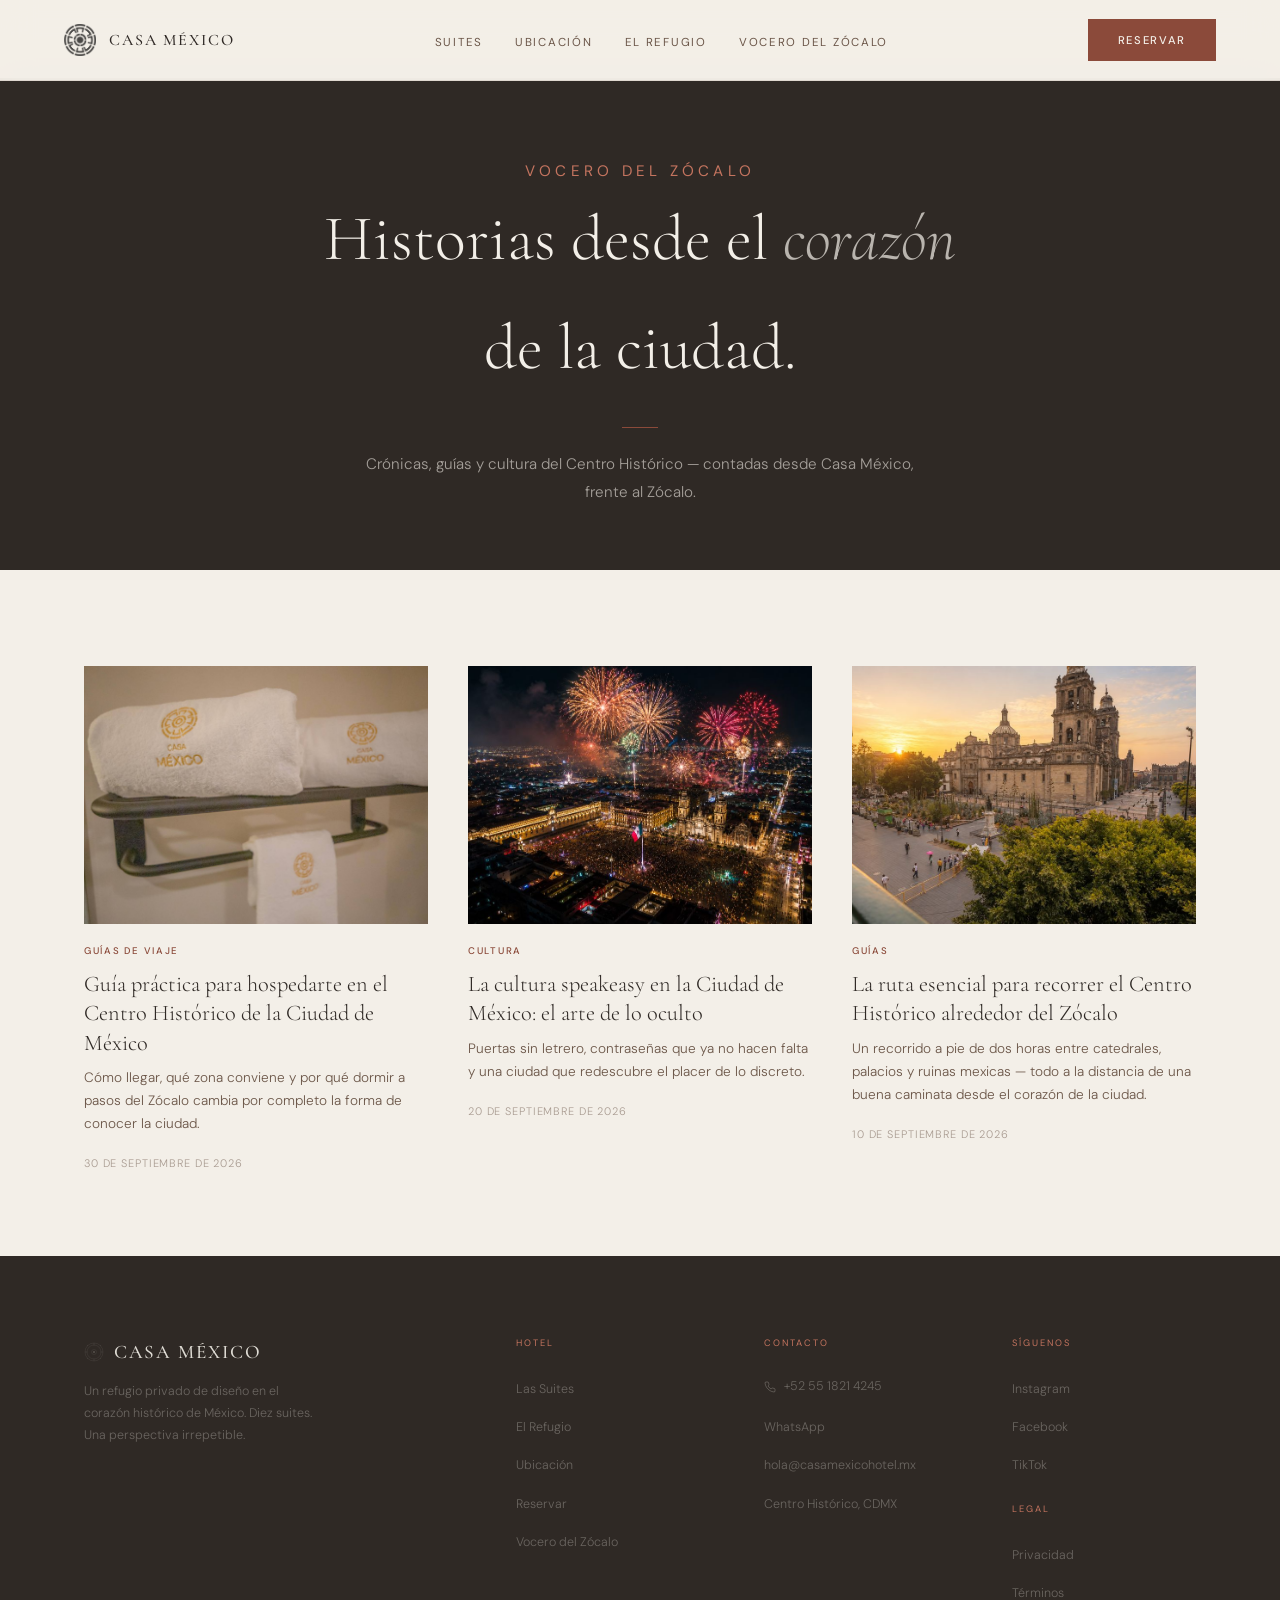
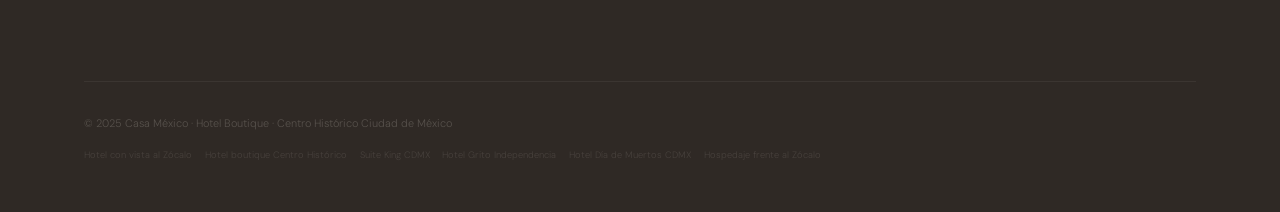
==== blog/index.html @ e559e85d "Add files via upload" ====
<!DOCTYPE html>
<html lang="es">
<head>
<!-- Google Tag Manager -->
<script>(function(w,d,s,l,i){w[l]=w[l]||[];w[l].push({'gtm.start':
new Date().getTime(),event:'gtm.js'});var f=d.getElementsByTagName(s)[0],
j=d.createElement(s),dl=l!='dataLayer'?'&l='+l:'';j.async=true;j.src=
'https://www.googletagmanager.com/gtm.js?id='+i+dl;f.parentNode.insertBefore(j,f);
})(window,document,'script','dataLayer','GTM-WZGLNSL8');</script>
<!-- End Google Tag Manager -->
<meta charset="UTF-8">
<link rel="icon" type="image/x-icon" href="../images/favicon.ico">
<meta name="viewport" content="width=device-width, initial-scale=1.0">
<title>Vocero del Zócalo — Historias del Centro Histórico | Casa México</title>
<meta name="description" content="Crónicas, guías y cultura del Centro Histórico de la Ciudad de México, contadas desde Casa México, frente al Zócalo.">
<link rel="preconnect" href="https://fonts.googleapis.com">
<link rel="preconnect" href="https://fonts.gstatic.com" crossorigin>
<link href="https://fonts.googleapis.com/css2?family=Cormorant+Garamond:ital,wght@0,300;0,400;0,500;1,300;1,400&family=DM+Sans:opsz,wght@9..40,300;9..40,400;9..40,500&display=swap" rel="stylesheet">
<link rel="stylesheet" href="../css/style.css">
<link rel="stylesheet" href="../css/blog.css">
<link rel="canonical" href="https://www.lacasamexico.com/blog/index.html">
<meta name="robots" content="index, follow">
<meta name="theme-color" content="#2F2925">
<meta property="og:type" content="website">
<meta property="og:site_name" content="Casa México">
<meta property="og:title" content="Vocero del Zócalo — Historias del Centro Histórico | Casa México">
<meta property="og:description" content="Crónicas, guías y cultura del Centro Histórico de la Ciudad de México, contadas desde Casa México, frente al Zócalo.">
<meta property="og:image" content="https://www.lacasamexico.com/images/hero/hero-01-suite-terracota.jpg">
<meta property="og:url" content="https://www.lacasamexico.com/blog/index.html">
<meta property="og:locale" content="es_MX">
<meta name="twitter:card" content="summary_large_image">
<meta name="twitter:title" content="Vocero del Zócalo — Historias del Centro Histórico | Casa México">
<meta name="twitter:description" content="Crónicas, guías y cultura del Centro Histórico de la Ciudad de México, contadas desde Casa México, frente al Zócalo.">
<meta name="twitter:image" content="https://www.lacasamexico.com/images/hero/hero-01-suite-terracota.jpg">
<script type="application/ld+json">
{
  "@context": "https://schema.org",
  "@type": "Blog",
  "name": "Vocero del Zócalo",
  "description": "Crónicas, guías y cultura del Centro Histórico de la Ciudad de México, contadas desde Casa México, frente al Zócalo.",
  "url": "https://www.lacasamexico.com/blog/index.html",
  "publisher": {
    "@type": "Organization",
    "name": "Casa México"
  }
}
</script>
</head>
<body class="blog">
<!-- Google Tag Manager (noscript) -->
<noscript><iframe src="https://www.googletagmanager.com/ns.html?id=GTM-WZGLNSL8"
height="0" width="0" style="display:none;visibility:hidden"></iframe></noscript>
<!-- End Google Tag Manager (noscript) -->

<nav id="nav" class="scrolled">
  <a href="../index.html" class="nav-logo" aria-label="Casa México">
    <img src="../images/logo.webp" class="nav-logo-mark" alt="Casa México logo" width="567" height="567" aria-hidden="true">
    <span class="nav-logo-text">Casa México</span>
  </a>
  <ul class="nav-links" id="navLinks">
    <li><a href="../index.html#suites">Suites</a></li>
    <li><a href="../index.html#ubicacion">Ubicación</a></li>
    <li><a href="../index.html#refugio">El Refugio</a></li>
    <li><a href="index.html">Vocero del Zócalo</a></li>
  </ul>
  <a href="../index.html#reservar" class="nav-cta">Reservar</a>
  <button class="hamburger" id="hamburger" aria-label="Menú">
    <span></span><span></span><span></span>
  </button>
</nav>

<header class="blog-header">
  <div class="container">
    <p class="eyebrow">Vocero del Zócalo</p>
    <h1>Historias desde el <em>corazón</em><br>de la ciudad.</h1>
    <div class="rule"></div>
    <p>Crónicas, guías y cultura del Centro Histórico — contadas desde Casa México, frente al Zócalo.</p>
  </div>
</header>

<section class="blog-section">
  <div class="container">
    <div class="blog-grid">
<a href="posts/guia-hospedarte-centro-historico-cdmx.html" class="blog-card">
  <div class="blog-card-img"><img src="../images/hero/hero-01-suite-terracota.jpg" alt="Guía práctica para hospedarte en el Centro Histórico de la Ciudad de México" loading="lazy"></div>
  <span class="blog-card-category">Guías de viaje</span>
  <h2>Guía práctica para hospedarte en el Centro Histórico de la Ciudad de México</h2>
  <p>Cómo llegar, qué zona conviene y por qué dormir a pasos del Zócalo cambia por completo la forma de conocer la ciudad.</p>
  <span class="blog-card-date">30 de septiembre de 2026</span>
</a>
<a href="posts/cultura-speakeasy-vida-nocturna-cdmx.html" class="blog-card">
  <div class="blog-card-img"><img src="../images/momentos/momento-03-noche.jpg" alt="La cultura speakeasy en la Ciudad de México: el arte de lo oculto" loading="lazy"></div>
  <span class="blog-card-category">Cultura</span>
  <h2>La cultura speakeasy en la Ciudad de México: el arte de lo oculto</h2>
  <p>Puertas sin letrero, contraseñas que ya no hacen falta y una ciudad que redescubre el placer de lo discreto.</p>
  <span class="blog-card-date">20 de septiembre de 2026</span>
</a>
<a href="posts/ruta-esencial-centro-historico-zocalo.html" class="blog-card">
  <div class="blog-card-img"><img src="../images/momentos/momento-01-amanecer.jpg" alt="La ruta esencial para recorrer el Centro Histórico alrededor del Zócalo" loading="lazy"></div>
  <span class="blog-card-category">Guías</span>
  <h2>La ruta esencial para recorrer el Centro Histórico alrededor del Zócalo</h2>
  <p>Un recorrido a pie de dos horas entre catedrales, palacios y ruinas mexicas — todo a la distancia de una buena caminata desde el corazón de la ciudad.</p>
  <span class="blog-card-date">10 de septiembre de 2026</span>
</a>
    </div>
  </div>
</section>

<footer>
  <div class="container">
    <div class="footer-top">
      <div>
        <div class="footer-brand-name">
          <svg width="20" height="20" viewBox="0 0 80 80" fill="none" aria-hidden="true"><circle cx="40" cy="40" r="36" stroke="rgba(243,239,232,.4)" stroke-width="1.2"/><circle cx="40" cy="40" r="28" stroke="rgba(243,239,232,.4)" stroke-width="1.2"/><circle cx="40" cy="40" r="10" stroke="rgba(243,239,232,.4)" stroke-width="1.2"/><circle cx="40" cy="40" r="4" fill="rgba(243,239,232,.4)"/><line x1="40" y1="4" x2="40" y2="14" stroke="rgba(243,239,232,.4)" stroke-width="1.2"/><line x1="40" y1="66" x2="40" y2="76" stroke="rgba(243,239,232,.4)" stroke-width="1.2"/><line x1="4" y1="40" x2="14" y2="40" stroke="rgba(243,239,232,.4)" stroke-width="1.2"/><line x1="66" y1="40" x2="76" y2="40" stroke="rgba(243,239,232,.4)" stroke-width="1.2"/><circle cx="65.5" cy="14.5" r="1.5" fill="rgba(243,239,232,.4)"/><circle cx="65.5" cy="65.5" r="1.5" fill="rgba(243,239,232,.4)"/><circle cx="14.5" cy="14.5" r="1.5" fill="rgba(243,239,232,.4)"/><circle cx="14.5" cy="65.5" r="1.5" fill="rgba(243,239,232,.4)"/></svg>
          Casa México
        </div>
        <p class="footer-tagline">Un refugio privado de diseño en el corazón histórico de México. Diez suites. Una perspectiva irrepetible.</p>
      </div>
      <div>
        <h4 class="footer-col-title">Hotel</h4>
        <ul class="footer-links">
          <li><a href="../index.html#suites">Las Suites</a></li>
          <li><a href="../index.html#refugio">El Refugio</a></li>
          <li><a href="../index.html#ubicacion">Ubicación</a></li>
          <li><a href="../index.html#reservar">Reservar</a></li>
          <li><a href="index.html">Vocero del Zócalo</a></li>
        </ul>
      </div>
      <div>
        <h4 class="footer-col-title">Contacto</h4>
        <ul class="footer-links">
          <li><a href="tel:+525518214245" class="footer-phone"><svg width="12" height="12" viewBox="0 0 24 24" fill="none" stroke="currentColor" stroke-width="1.5" aria-hidden="true"><path d="M22 16.92v3a2 2 0 01-2.18 2 19.79 19.79 0 01-8.63-3.07 19.5 19.5 0 01-6-6 19.79 19.79 0 01-3.07-8.67A2 2 0 014.11 2h3a2 2 0 012 1.72c.127.96.361 1.903.7 2.81a2 2 0 01-.45 2.11L8.09 9.91a16 16 0 006 6l1.27-1.27a2 2 0 012.11-.45c.907.339 1.85.573 2.81.7A2 2 0 0122 16.92z"/></svg>+52 55 1821 4245</a></li>
          <li><a href="https://wa.me/525543496735">WhatsApp</a></li>
          <li><a href="mailto:hola@casamexicohotel.mx">hola@casamexicohotel.mx</a></li>
          <li><a href="../index.html#ubicacion">Centro Histórico, CDMX</a></li>
        </ul>
      </div>
      <div>
        <h4 class="footer-col-title">Síguenos</h4>
        <ul class="footer-links">
          <li><a href="#">Instagram</a></li>
          <li><a href="#">Facebook</a></li>
          <li><a href="#">TikTok</a></li>
        </ul>
        <h4 class="footer-col-title" style="margin-top:1.5rem">Legal</h4>
        <ul class="footer-links">
          <li><a href="#">Privacidad</a></li>
          <li><a href="#">Términos</a></li>
        </ul>
      </div>
    </div>
    <div class="footer-bottom">
      <p class="footer-copy">© 2025 Casa México · Hotel Boutique · Centro Histórico Ciudad de México</p>
      <div class="footer-seo">
        <a href="#">Hotel con vista al Zócalo</a>
        <a href="#">Hotel boutique Centro Histórico</a>
        <a href="#">Suite King CDMX</a>
        <a href="#">Hotel Grito Independencia</a>
        <a href="#">Hotel Día de Muertos CDMX</a>
        <a href="#">Hospedaje frente al Zócalo</a>
      </div>
    </div>
  </div>
</footer>

<script src="../js/script.js" defer></script>
</body>
</html>
---- css/style.css ----
*,*::before,*::after{box-sizing:border-box;margin:0;padding:0}
:root{
  --hueso:#F3EFE8;
  --marmol:#E7E3DB;
  --greige:#D8D2C8;
  --salvia:#8F9A84;
  --musgo:#5E6657;
  --nogal:#6B5648;
  --cafe:#2F2925;
  --terracota:#8B4A3A;
  --terracota-light:#C4745F;
  --jadeita:#7A8F6A;
  --serif:'Cormorant Garamond',Georgia,serif;
  --sans:'DM Sans',system-ui,sans-serif;
}
html{scroll-behavior:smooth}
body{background:var(--hueso);color:var(--cafe);font-family:var(--sans);font-weight:300;line-height:1.7;overflow-x:hidden}

/* NAV */
nav{position:fixed;top:0;left:0;right:0;z-index:100;display:flex;align-items:center;justify-content:space-between;padding:2rem 5%;transition:all .4s}
nav.scrolled{background:rgba(243,239,232,.96);backdrop-filter:blur(16px);padding:1.2rem 5%;border-bottom:.5px solid rgba(107,86,72,.12)}
.nav-logo{display:flex;align-items:center;gap:.8rem;text-decoration:none}
.nav-logo-mark{width:32px;height:32px;opacity:.9;filter:none;transition:filter .4s,opacity .4s}
nav.scrolled .nav-logo-mark{filter:brightness(0);opacity:.7}
.nav-logo-text{font-family:var(--serif);font-size:1rem;font-weight:500;letter-spacing:.12em;color:var(--hueso);text-transform:uppercase;transition:color .4s}
nav.scrolled .nav-logo-text{color:var(--cafe)}
.nav-links{display:flex;gap:2rem;list-style:none}
.nav-links a{color:rgba(243,239,232,.85);text-decoration:none;font-size:.72rem;letter-spacing:.15em;text-transform:uppercase;font-weight:400;transition:color .4s}
.nav-links a:hover{color:var(--hueso)}
nav.scrolled .nav-links a{color:var(--nogal)}
nav.scrolled .nav-links a:hover{color:var(--terracota)}
.nav-cta{background:transparent;color:var(--hueso);border:1px solid rgba(243,239,232,.6);padding:.65rem 1.8rem;font-family:var(--sans);font-size:.7rem;font-weight:500;letter-spacing:.15em;text-transform:uppercase;cursor:pointer;text-decoration:none;transition:all .4s}
.nav-cta:hover{background:rgba(243,239,232,.15);border-color:var(--hueso)}
nav.scrolled .nav-cta{background:var(--terracota);color:var(--hueso);border-color:var(--terracota)}
nav.scrolled .nav-cta:hover{background:var(--cafe);border-color:var(--cafe)}
.hamburger{display:none;flex-direction:column;gap:5px;cursor:pointer;background:none;border:none;padding:.3rem}
.hamburger span{width:22px;height:1px;background:var(--hueso);display:block;transition:background .4s}
nav.scrolled .hamburger span{background:var(--cafe)}

/* HERO */
.hero{position:relative;height:100svh;min-height:600px;display:flex;align-items:flex-end;overflow:hidden}
.hero-marquee{position:absolute;inset:0;width:100%;height:100%}
.hero-img{position:absolute;inset:0;width:100%;height:100%;object-fit:cover;object-position:center;opacity:0;transition:opacity 1.8s ease}
.hero-img.is-active{opacity:1}
.hero-overlay{position:absolute;inset:0;background:linear-gradient(to top,rgba(47,41,37,.75) 0%,rgba(47,41,37,.2) 50%,rgba(47,41,37,.05) 100%);z-index:1}
.hero-marquee-dots{position:absolute;bottom:3rem;left:50%;transform:translateX(-50%);z-index:2;display:flex;gap:.6rem}
.hero-marquee-dots button{width:28px;height:2px;background:rgba(243,239,232,.35);border:none;padding:0;cursor:pointer;transition:background .4s ease}
.hero-marquee-dots button.is-active{background:var(--hueso)}
.hero-content{position:relative;z-index:2;padding:0 7% 5rem;max-width:100%}
.hero-eyebrow{font-size:.65rem;letter-spacing:.28em;text-transform:uppercase;color:rgba(243,239,232,.6);margin-bottom:1.2rem;font-weight:400}
.hero-hl{font-family:var(--serif);font-size:clamp(3.2rem,7vw,6.5rem);font-weight:300;line-height:1.0;color:var(--hueso);margin-bottom:.6rem}
.hero-hl em{font-style:italic;color:rgba(243,239,232,.7)}
.hero-sub{font-size:clamp(.88rem,1.3vw,1.05rem);color:rgba(243,239,232,.65);margin-bottom:2.5rem;font-weight:300;max-width:480px;line-height:1.75}
.hero-actions{display:flex;gap:1rem;flex-wrap:wrap}
.btn-primary{background:var(--terracota);color:var(--hueso);border:none;padding:.9rem 2.2rem;font-family:var(--sans);font-size:.72rem;font-weight:500;letter-spacing:.16em;text-transform:uppercase;cursor:pointer;text-decoration:none;display:inline-block;transition:background .2s}
.btn-primary:hover{background:var(--cafe)}
.btn-outline{background:transparent;color:var(--hueso);border:.5px solid rgba(243,239,232,.5);padding:.9rem 2.2rem;font-family:var(--sans);font-size:.72rem;font-weight:300;letter-spacing:.16em;text-transform:uppercase;cursor:pointer;text-decoration:none;display:inline-block;transition:border-color .2s,color .2s}
.btn-outline:hover{border-color:var(--hueso);color:var(--hueso)}
.hero-stats{position:absolute;bottom:3rem;right:5%;z-index:2;display:flex;gap:2.5rem;text-align:right}
.hero-stat-n{font-family:var(--serif);font-size:2rem;font-weight:300;color:var(--hueso);display:block;line-height:1}
.hero-stat-l{font-size:.6rem;letter-spacing:.18em;text-transform:uppercase;color:rgba(243,239,232,.5);display:block;margin-top:.3rem}
.scroll-line{position:absolute;bottom:0;left:7%;width:.5px;height:60px;background:var(--terracota);z-index:2}

/* SECTIONS */
section{padding:6rem 0}
.container{max-width:1240px;margin:0 auto;padding:0 5%}
.eyebrow{font-size:.62rem;letter-spacing:.28em;text-transform:uppercase;color:var(--terracota);margin-bottom:1.2rem;font-weight:400}
.section-title{font-family:var(--serif);font-size:clamp(1.8rem,3.5vw,3rem);font-weight:300;line-height:1.1;color:var(--cafe);margin-bottom:1.2rem}
.section-title em{font-style:italic;color:var(--terracota-light)}
.rule{width:36px;height:.5px;background:var(--terracota);margin-bottom:2rem}

/* DISEÑO — bloque de texto (fotos integradas en marquesina del hero) */
.diseno-section{background:var(--marmol);padding:6rem 0}
.diseno-inner{max-width:680px;margin:0 auto;padding:0 5%;text-align:center}
.diseno-inner .eyebrow{justify-content:center}
.diseno-inner .rule{margin:0 auto 2rem}
.diseno-body{font-size:.92rem;color:var(--nogal);line-height:2;font-weight:300}
.diseno-body p{margin-bottom:.6rem}
.materials-row{display:flex;flex-wrap:wrap;justify-content:center;gap:.5rem;margin-top:2rem}
.material-chip{font-size:.62rem;letter-spacing:.12em;text-transform:uppercase;color:var(--cafe);border:.5px solid var(--greige);padding:.35rem .9rem;font-weight:400;background:var(--hueso)}

/* MOMENTOS */
.momentos-section{background:var(--hueso)}
.momentos-grid{display:grid;grid-template-columns:repeat(3,1fr);gap:1.5rem;margin-top:3.5rem}
.momento-item{position:relative;overflow:hidden;aspect-ratio:3/4;cursor:pointer}
.momento-item img{width:100%;height:100%;object-fit:cover;transition:transform .6s ease;display:block}
.momento-item:hover img{transform:scale(1.04)}
.momento-overlay{position:absolute;inset:0;background:linear-gradient(to top,rgba(47,41,37,.6) 0%,transparent 55%);pointer-events:none}
.momento-caption{position:absolute;bottom:1.8rem;left:1.8rem;z-index:1}
.momento-label{font-size:.58rem;letter-spacing:.22em;text-transform:uppercase;color:rgba(243,239,232,.6);display:block;margin-bottom:.3rem}
.momento-title{font-family:var(--serif);font-size:1.3rem;font-weight:300;color:var(--hueso);line-height:1.2}

/* SUITES */
.suites-section{background:var(--cafe);padding:7rem 0}
.suites-header{display:flex;justify-content:space-between;align-items:flex-end;margin-bottom:4rem;flex-wrap:wrap;gap:1.5rem}
.suites-title{font-family:var(--serif);font-size:clamp(2rem,4vw,3.5rem);font-weight:300;color:var(--hueso);line-height:1.05}
.suites-title em{font-style:italic;color:rgba(243,239,232,.5)}
.suites-grid{display:grid;grid-template-columns:repeat(2,1fr);gap:1px;background:rgba(243,239,232,.06)}
.suite-card{background:var(--cafe);overflow:hidden;position:relative;text-decoration:none;display:block}
.suite-card:hover .suite-img img{transform:scale(1.04)}
.suite-img{height:340px;overflow:hidden;position:relative}
.suite-img img{width:100%;height:100%;object-fit:cover;transition:transform .6s ease;display:block;filter:brightness(.88)}
.suite-img-overlay{position:absolute;inset:0;background:linear-gradient(to top,rgba(47,41,37,.5) 0%,transparent 50%)}
.suite-body{padding:2rem 2.5rem 2.5rem}
.suite-type{font-size:.58rem;letter-spacing:.22em;text-transform:uppercase;color:var(--terracota-light);margin-bottom:.6rem;display:block;font-weight:400}
.suite-name{font-family:var(--serif);font-size:1.5rem;font-weight:300;color:var(--hueso);margin-bottom:.5rem}
.suite-desc{font-size:.8rem;color:rgba(243,239,232,.45);font-weight:300;line-height:1.7;margin-bottom:1.2rem}
.suite-meta{display:flex;gap:1.5rem;align-items:center}
.suite-size{font-family:var(--serif);font-size:1.1rem;color:rgba(243,239,232,.4)}
.suite-link{font-size:.62rem;letter-spacing:.15em;text-transform:uppercase;color:var(--terracota-light);margin-left:auto;transition:color .2s}
.suite-card:hover .suite-link{color:var(--hueso)}

/* REFUGIO */
.refugio-section{background:var(--marmol);padding:0}
.refugio-grid{display:grid;grid-template-columns:5fr 4fr}
.refugio-img{position:relative;min-height:560px;overflow:hidden}
.refugio-img img{width:100%;height:100%;object-fit:cover;object-position:center;display:block}
.refugio-content{padding:5rem 4rem;display:flex;flex-direction:column;justify-content:center;background:var(--cafe)}
.refugio-quote{font-family:var(--serif);font-size:clamp(1.6rem,2.5vw,2.2rem);font-weight:300;font-style:italic;color:rgba(243,239,232,.75);line-height:1.4;margin-bottom:2.5rem}
.refugio-rule{width:36px;height:.5px;background:var(--terracota);margin-bottom:1.5rem}
.refugio-body{font-size:.82rem;color:rgba(243,239,232,.4);line-height:1.8;font-weight:300}

/* UBICACIÓN */
.ubicacion-section{background:var(--hueso)}
.ubicacion-grid{display:grid;grid-template-columns:1fr 1fr;gap:6rem;align-items:start}
.walk-list{margin-top:2.5rem}
.walk-item{display:flex;justify-content:space-between;align-items:baseline;padding:1.1rem 0;border-bottom:.5px solid var(--greige)}
.walk-item:first-child{border-top:.5px solid var(--greige)}
.walk-place{font-size:.85rem;color:var(--nogal);font-weight:300}
.walk-time{font-family:var(--serif);font-size:1.1rem;color:var(--terracota)}
.walk-time span{font-size:.58rem;font-family:var(--sans);letter-spacing:.1em;color:var(--greige);margin-left:.3rem}
.map-block{background:var(--marmol);aspect-ratio:4/3;position:relative;overflow:hidden;border:.5px solid var(--greige)}
.map-frame{position:absolute;inset:0;width:100%;height:100%;border:0;filter:sepia(.55) saturate(.55) hue-rotate(-8deg) brightness(.93) contrast(1.1)}
.map-tint{position:absolute;inset:0;background:linear-gradient(160deg,rgba(139,74,58,.22) 0%,rgba(94,102,87,.12) 100%);mix-blend-mode:multiply;pointer-events:none}
.map-link{position:absolute;bottom:1.2rem;right:1.2rem;background:var(--hueso);color:var(--cafe);font-family:var(--sans);font-size:.65rem;font-weight:500;letter-spacing:.14em;text-transform:uppercase;padding:.7rem 1.3rem;text-decoration:none;transition:all .3s;z-index:2}
.map-link:hover{background:var(--terracota);color:var(--hueso)}
.ubicacion-seo{margin-top:3rem;font-size:.82rem;color:var(--nogal);line-height:1.8;font-weight:300;max-width:480px}

/* CIERRE */
.cierre-section{position:relative;overflow:hidden;min-height:560px;display:flex;align-items:center;justify-content:center;text-align:center}
.cierre-img{position:absolute;inset:0;width:100%;height:100%;object-fit:cover;object-position:center;filter:brightness(.4)}
.cierre-content{position:relative;z-index:1;padding:2rem}
.cierre-title{font-family:var(--serif);font-size:clamp(2.4rem,5vw,4.5rem);font-weight:300;color:var(--hueso);line-height:1.05;margin-bottom:.8rem}
.cierre-title em{font-style:italic;color:rgba(243,239,232,.6)}
.cierre-rule{width:40px;height:.5px;background:var(--terracota);margin:1.8rem auto}
.cierre-sub{font-size:.9rem;color:rgba(243,239,232,.55);margin-bottom:2.5rem;font-weight:300;line-height:1.8;max-width:440px;margin-left:auto;margin-right:auto}
.cierre-ctas{display:flex;gap:1rem;justify-content:center;flex-wrap:wrap}
.btn-wa{display:inline-flex;align-items:center;gap:.6rem;background:transparent;border:.5px solid rgba(243,239,232,.35);color:rgba(243,239,232,.7);padding:.9rem 2rem;font-family:var(--sans);font-size:.7rem;letter-spacing:.14em;text-transform:uppercase;text-decoration:none;transition:all .2s}
.btn-wa:hover{border-color:var(--hueso);color:var(--hueso)}
.btn-wa-float{position:fixed;left:1.6rem;bottom:1.6rem;z-index:999;width:56px;height:56px;border-radius:50%;background:var(--musgo);display:flex;align-items:center;justify-content:center;box-shadow:0 6px 20px rgba(47,41,37,.25);transition:background .25s,transform .25s}
.btn-wa-float:hover{background:var(--terracota);transform:translateY(-2px)}
.btn-wa-float svg{width:26px;height:26px}
@media (max-width:640px){.btn-wa-float{left:1.1rem;bottom:1.1rem;width:50px;height:50px}.btn-wa-float svg{width:23px;height:23px}}

/* FOOTER */
footer{background:var(--cafe);padding:5rem 0 3rem}
.footer-top{display:grid;grid-template-columns:2fr 1fr 1fr 1fr;gap:4rem;margin-bottom:4rem}
.footer-brand-name{font-family:var(--serif);font-size:1.2rem;font-weight:500;color:rgba(243,239,232,.9);letter-spacing:.1em;text-transform:uppercase;margin-bottom:.8rem;display:flex;align-items:center;gap:.6rem}
.footer-brand-name svg{opacity:.5}
.footer-tagline{font-size:.78rem;color:rgba(243,239,232,.3);line-height:1.75;max-width:240px;font-weight:300}
.footer-col-title{font-size:.58rem;letter-spacing:.22em;text-transform:uppercase;color:var(--terracota-light);margin-bottom:1.4rem;font-weight:400}
.footer-links{list-style:none}
.footer-links li{margin-bottom:.7rem}
.footer-links a{font-size:.78rem;color:rgba(243,239,232,.3);text-decoration:none;transition:color .2s;font-weight:300}
.footer-links a:hover{color:rgba(243,239,232,.7)}
.footer-phone{display:inline-flex;align-items:center;gap:.5rem}
.footer-bottom{border-top:.5px solid rgba(243,239,232,.06);padding-top:2rem;display:flex;justify-content:space-between;align-items:center;flex-wrap:wrap;gap:1rem}
.footer-copy{font-size:.68rem;color:rgba(243,239,232,.2);font-weight:300}
.footer-seo{display:flex;flex-wrap:wrap;gap:.8rem}
.footer-seo a{font-size:.58rem;color:rgba(243,239,232,.12);text-decoration:none;transition:color .2s}
.footer-seo a:hover{color:rgba(243,239,232,.3)}

/* REVEAL */
.reveal{opacity:0;transform:translateY(20px);transition:opacity .7s ease,transform .7s ease}
.reveal.in{opacity:1;transform:translateY(0)}

/* RESPONSIVE */
@media(max-width:1024px){
  .ubicacion-grid,.refugio-grid{grid-template-columns:1fr}
  .suites-grid{grid-template-columns:1fr}
  .footer-top{grid-template-columns:1fr 1fr}
  .momentos-grid{gap:1rem}
  .hero-stats{display:none}
}
@media(max-width:768px){
  nav{padding:1.2rem 5%}
  nav.scrolled{padding:1rem 5%}
  .nav-links{display:none}
  .nav-links.open{display:flex;flex-direction:column;position:absolute;top:60px;left:0;right:0;background:rgba(243,239,232,.97);padding:2rem 5%;gap:1.5rem;border-bottom:.5px solid var(--greige)}
  .hamburger{display:flex}
  .momentos-grid{grid-template-columns:1fr}
  .diseno-section{padding:4rem 0}
  .suites-header{flex-direction:column;align-items:flex-start}
  .footer-top{grid-template-columns:1fr}
  .hero-content{padding:0 5% 4rem}
  .refugio-content{padding:3rem}
  .scroll-line{display:none}
  .hero-marquee-dots{display:none}
}
@media(prefers-reduced-motion:reduce){*,*::before,*::after{transition-duration:0s!important;animation-duration:0s!important}}
/* RESERVAR — widget de Octorate */
.reservar-widget{max-width:480px;width:100%;margin:0 auto}
.cierre-ctas{flex-direction:column;align-items:center;gap:1.5rem}

/* Tema del widget de Octorate (sitekey 286c792a217ca7bfc281cea5f27893cb / .octobook41206) */
.octobook41206{background:var(--hueso) !important;border:1px solid var(--greige) !important;font-family:var(--sans) !important}
.octobook41206 .octobooktitle{color:var(--cafe) !important;background:transparent !important;font-family:var(--serif) !important;font-weight:500 !important;font-size:1.7rem !important;letter-spacing:.01em !important;text-transform:none !important}
.octobook41206 label{font-family:var(--sans) !important;color:var(--nogal) !important;font-size:.7rem !important;text-transform:uppercase !important;letter-spacing:.08em !important;font-weight:500 !important}
.octobook table td.day{color:var(--cafe) !important;font-family:var(--serif) !important;font-weight:500 !important}
.octobook table td>span.month,.octobook table td>span.year{color:var(--nogal) !important}
.octobook .weekday{color:var(--nogal) !important}
.octobookpax>div>select,.octobookchild>div>select,.octobookcategory>div>select,.octobooknetwork>div>select{border:1px solid var(--greige) !important;border-radius:2px !important;color:var(--cafe) !important;font-family:var(--sans) !important;background-color:#fff !important}
.octobook41206 .octobooksubmit>div>input{background:var(--terracota) !important;color:var(--hueso) !important;border-radius:2px !important;text-transform:uppercase !important;letter-spacing:.1em !important;font-weight:500 !important;font-size:.85rem !important;font-family:var(--sans) !important;transition:background .25s ease !important}
.octobook41206 .octobooksubmit>div>input:hover{background:var(--cafe) !important}
.octorate-tooltip{color:var(--terracota) !important;font-family:var(--sans) !important}
#ui-datepicker-div-octorate{font-family:var(--sans) !important;border-color:var(--greige) !important}
#ui-datepicker-div-octorate .ui-datepicker-header{background:var(--hueso) !important}
#ui-datepicker-div-octorate .ui-datepicker-prev span{border-right-color:var(--cafe) !important}
#ui-datepicker-div-octorate .ui-datepicker-next span{border-left-color:var(--cafe) !important}
#ui-datepicker-div-octorate .ui-datepicker-title select{font-family:var(--sans) !important;color:var(--cafe) !important}
#ui-datepicker-div-octorate table{font-family:var(--sans) !important}
#ui-datepicker-div-octorate th,#ui-datepicker-div-octorate td{color:var(--nogal) !important}
#ui-datepicker-div-octorate td .ui-state-default.ui-state-hover{background:var(--marmol) !important}
#ui-datepicker-div-octorate td.ui-range-start a,#ui-datepicker-div-octorate td.ui-range-end a{background-color:var(--terracota) !important;color:var(--hueso) !important}
#ui-datepicker-div-octorate .ui-datepicker-today a{border:solid 1px var(--terracota) !important}
#ui-datepicker-div-octorate .ui-datepicker-buttonpane button{font-family:var(--sans) !important;background:var(--hueso) !important}
#ui-datepicker-div-octorate .ui-datepicker-buttonpane button[data-handler="today"]:hover{color:var(--terracota) !important}
---- css/blog.css ----
/* ============================================================
   VOCERO DEL ZÓCALO — blog stylesheet
   Extiende las variables y clases de css/style.css (nav, footer,
   .container, .eyebrow, .section-title, .rule, .btn-primary).
   ============================================================ */

/* NAV: en el blog no hay hero oscuro detrás, así que el nav
   siempre se ve en su estado "scrolled" (fondo claro). */
body.blog nav{background:rgba(243,239,232,.96);backdrop-filter:blur(16px);padding:1.2rem 5%;border-bottom:.5px solid rgba(107,86,72,.12)}
body.blog nav .nav-logo-mark{filter:brightness(0);opacity:.7}
body.blog nav .nav-logo-text{color:var(--cafe)}
body.blog nav .nav-links a{color:var(--nogal)}
body.blog nav .nav-links a:hover{color:var(--terracota)}
body.blog nav .nav-cta{background:var(--terracota);color:var(--hueso);border-color:var(--terracota)}
body.blog nav .nav-cta:hover{background:var(--cafe);border-color:var(--cafe)}
body.blog nav .hamburger span{background:var(--cafe)}
body.blog{padding-top:78px}

/* BREADCRUMB */
.breadcrumb{font-size:.68rem;letter-spacing:.1em;text-transform:uppercase;color:var(--nogal);margin-bottom:1.5rem}
.breadcrumb a{color:var(--nogal);text-decoration:none;border-bottom:.5px solid rgba(107,86,72,.3)}
.breadcrumb a:hover{color:var(--terracota);border-color:var(--terracota)}
.breadcrumb span{opacity:.5;margin:0 .5rem}

/* BLOG HEADER (index page) */
.blog-header{background:var(--cafe);padding:5rem 0 4rem;text-align:center}
.blog-header .eyebrow{justify-content:center;color:var(--terracota-light)}
.blog-header h1{font-family:var(--serif);font-size:clamp(2.4rem,5vw,4rem);font-weight:300;color:var(--hueso);margin-bottom:1rem}
.blog-header h1 em{font-style:italic;color:rgba(243,239,232,.7)}
.blog-header p{max-width:560px;margin:0 auto;color:rgba(243,239,232,.6);font-size:.95rem;line-height:1.8}
.blog-header .rule{margin:1.5rem auto}

/* BLOG GRID (index page) */
.blog-section{padding:5rem 0}
.blog-grid{display:grid;grid-template-columns:repeat(3,1fr);gap:2.5rem;margin-top:1rem}
.blog-card{text-decoration:none;color:inherit;display:block}
.blog-card-img{aspect-ratio:4/3;overflow:hidden;margin-bottom:1.2rem;background:var(--marmol)}
.blog-card-img img{width:100%;height:100%;object-fit:cover;transition:transform .6s ease;display:block}
.blog-card:hover .blog-card-img img{transform:scale(1.05)}
.blog-card-category{font-size:.6rem;letter-spacing:.18em;text-transform:uppercase;color:var(--terracota);font-weight:500;display:block;margin-bottom:.6rem}
.blog-card h2{font-family:var(--serif);font-size:1.4rem;font-weight:300;color:var(--cafe);line-height:1.3;margin-bottom:.6rem}
.blog-card p{font-size:.85rem;color:var(--nogal);line-height:1.7;margin-bottom:.8rem}
.blog-card-date{font-size:.68rem;letter-spacing:.08em;text-transform:uppercase;color:rgba(107,86,72,.55)}
.blog-empty{text-align:center;padding:3rem 0;color:var(--nogal)}

/* ARTICLE PAGE */
.article-header{padding:3.5rem 0 2.5rem}
.article-category{font-size:.62rem;letter-spacing:.24em;text-transform:uppercase;color:var(--terracota);font-weight:500;display:block;margin-bottom:1rem}
.article-title{font-family:var(--serif);font-size:clamp(2rem,4.5vw,3.2rem);font-weight:300;color:var(--cafe);line-height:1.15;margin-bottom:1.2rem;max-width:820px}
.article-meta{font-size:.72rem;letter-spacing:.06em;text-transform:uppercase;color:var(--nogal);display:flex;gap:.8rem;align-items:center}
.article-meta span:not(:last-child)::after{content:"·";margin-left:.8rem;opacity:.5}
.article-cover{width:100%;aspect-ratio:16/9;overflow:hidden;margin-bottom:3rem}
.article-cover img{width:100%;height:100%;object-fit:cover;display:block}
.article-body{max-width:700px;margin:0 auto;font-size:1.02rem;line-height:1.95;color:var(--cafe);font-weight:300}
.article-body p{margin-bottom:1.5rem}
.article-body h2{font-family:var(--serif);font-size:1.7rem;font-weight:300;color:var(--cafe);margin:2.6rem 0 1.2rem;line-height:1.25}
.article-body h3{font-family:var(--serif);font-size:1.3rem;font-weight:400;color:var(--cafe);margin:2rem 0 1rem}
.article-body ul,.article-body ol{margin:0 0 1.5rem 1.3rem}
.article-body li{margin-bottom:.6rem;line-height:1.8}
.article-body a{color:var(--terracota);text-decoration:underline;text-decoration-color:rgba(139,74,58,.35)}
.article-body a:hover{text-decoration-color:var(--terracota)}
.article-body blockquote{border-left:2px solid var(--terracota);padding:.3rem 0 .3rem 1.5rem;margin:2rem 0;font-family:var(--serif);font-size:1.3rem;font-style:italic;color:var(--nogal);line-height:1.6}
.article-body img{width:100%;height:auto;margin:2rem 0}
.article-tags{max-width:700px;margin:3rem auto 0;display:flex;flex-wrap:wrap;gap:.5rem}
.article-tag{font-size:.6rem;letter-spacing:.1em;text-transform:uppercase;color:var(--cafe);border:.5px solid var(--greige);padding:.35rem .9rem;background:var(--hueso)}

/* CTA block inside/after articles */
.article-cta{max-width:700px;margin:3.5rem auto 0;background:var(--marmol);padding:2.5rem;text-align:center}
.article-cta p{font-family:var(--serif);font-size:1.3rem;color:var(--cafe);margin-bottom:1.4rem;font-weight:300}
.article-cta .btn-primary{background:var(--terracota);color:var(--hueso)}

.back-to-blog{max-width:700px;margin:3rem auto 0;padding-top:2rem;border-top:.5px solid var(--greige)}
.back-to-blog a{color:var(--nogal);text-decoration:none;font-size:.78rem;letter-spacing:.06em;text-transform:uppercase}
.back-to-blog a:hover{color:var(--terracota)}

@media(max-width:900px){
  .blog-grid{grid-template-columns:repeat(2,1fr);gap:1.8rem}
}
@media(max-width:640px){
  .blog-grid{grid-template-columns:1fr}
  .blog-header{padding:4rem 0 3rem}
  .article-cta{padding:2rem 1.5rem}
}
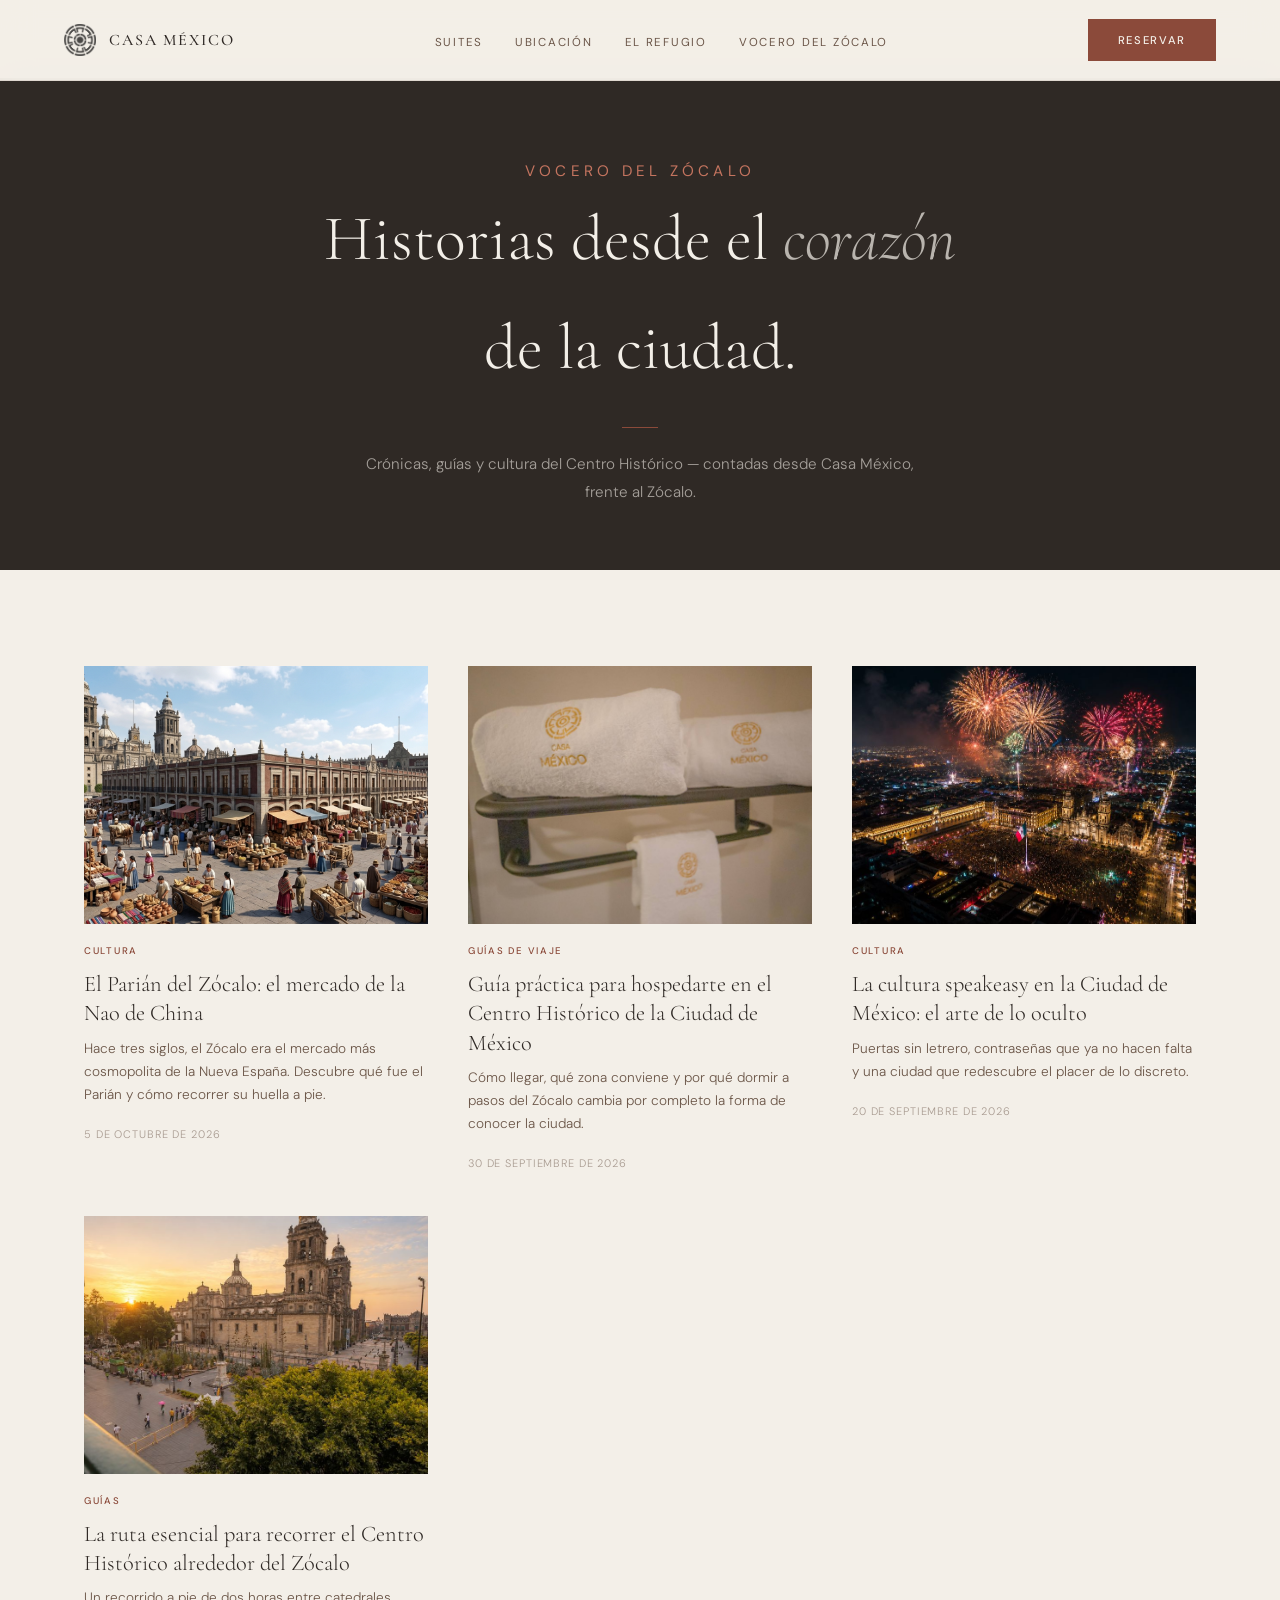
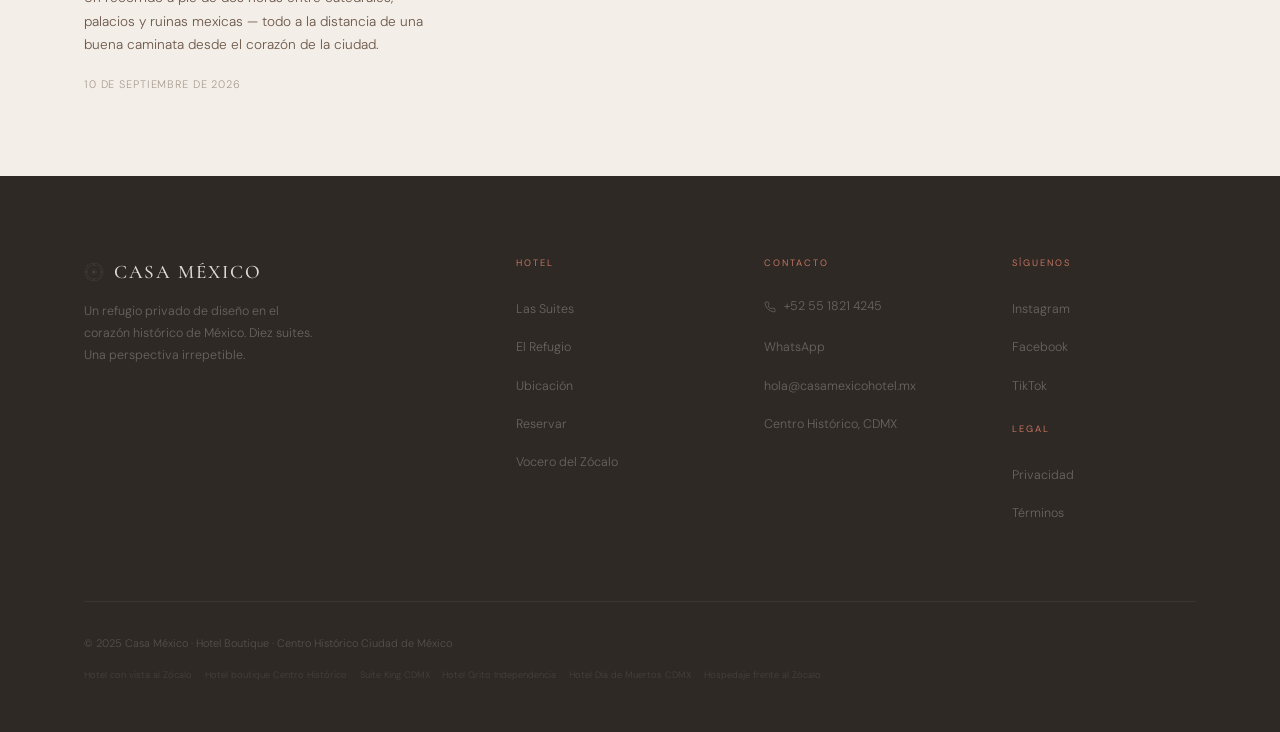
==== commit 431293cc: "Vocero del Zócalo: actualiza portada del blog" ====
--- a/blog/index.html
+++ b/blog/index.html
@@ -25,13 +25,13 @@
 <meta property="og:site_name" content="Casa México">
 <meta property="og:title" content="Vocero del Zócalo — Historias del Centro Histórico | Casa México">
 <meta property="og:description" content="Crónicas, guías y cultura del Centro Histórico de la Ciudad de México, contadas desde Casa México, frente al Zócalo.">
-<meta property="og:image" content="https://www.lacasamexico.com/images/hero/hero-01-suite-terracota.jpg">
+<meta property="og:image" content="https://www.lacasamexico.com/images/blog/el-parian-del-zocalo-el-mercado-de-la-nao-de-china.jpg">
 <meta property="og:url" content="https://www.lacasamexico.com/blog/index.html">
 <meta property="og:locale" content="es_MX">
 <meta name="twitter:card" content="summary_large_image">
 <meta name="twitter:title" content="Vocero del Zócalo — Historias del Centro Histórico | Casa México">
 <meta name="twitter:description" content="Crónicas, guías y cultura del Centro Histórico de la Ciudad de México, contadas desde Casa México, frente al Zócalo.">
-<meta name="twitter:image" content="https://www.lacasamexico.com/images/hero/hero-01-suite-terracota.jpg">
+<meta name="twitter:image" content="https://www.lacasamexico.com/images/blog/el-parian-del-zocalo-el-mercado-de-la-nao-de-china.jpg">
 <script type="application/ld+json">
 {
   "@context": "https://schema.org",
@@ -81,6 +81,13 @@
 <section class="blog-section">
   <div class="container">
     <div class="blog-grid">
+<a href="posts/el-parian-del-zocalo-el-mercado-de-la-nao-de-china.html" class="blog-card">
+  <div class="blog-card-img"><img src="../images/blog/el-parian-del-zocalo-el-mercado-de-la-nao-de-china.jpg" alt="El Parián del Zócalo: el mercado de la Nao de China" loading="lazy"></div>
+  <span class="blog-card-category">Cultura</span>
+  <h2>El Parián del Zócalo: el mercado de la Nao de China</h2>
+  <p>Hace tres siglos, el Zócalo era el mercado más cosmopolita de la Nueva España. Descubre qué fue el Parián y cómo recorrer su huella a pie.</p>
+  <span class="blog-card-date">5 de octubre de 2026</span>
+</a>
 <a href="posts/guia-hospedarte-centro-historico-cdmx.html" class="blog-card">
   <div class="blog-card-img"><img src="../images/hero/hero-01-suite-terracota.jpg" alt="Guía práctica para hospedarte en el Centro Histórico de la Ciudad de México" loading="lazy"></div>
   <span class="blog-card-category">Guías de viaje</span>
--- a/css/style.css
+++ b/css/style.css
@@ -225,3 +225,6 @@
 #ui-datepicker-div-octorate .ui-datepicker-today a{border:solid 1px var(--terracota) !important}
 #ui-datepicker-div-octorate .ui-datepicker-buttonpane button{font-family:var(--sans) !important;background:var(--hueso) !important}
 #ui-datepicker-div-octorate .ui-datepicker-buttonpane button[data-handler="today"]:hover{color:var(--terracota) !important}
+
+/* Accesibilidad + SEO: texto visible para buscadores, invisible visualmente */
+.sr-only{position:absolute;width:1px;height:1px;padding:0;margin:-1px;overflow:hidden;clip:rect(0,0,0,0);white-space:nowrap;border:0}
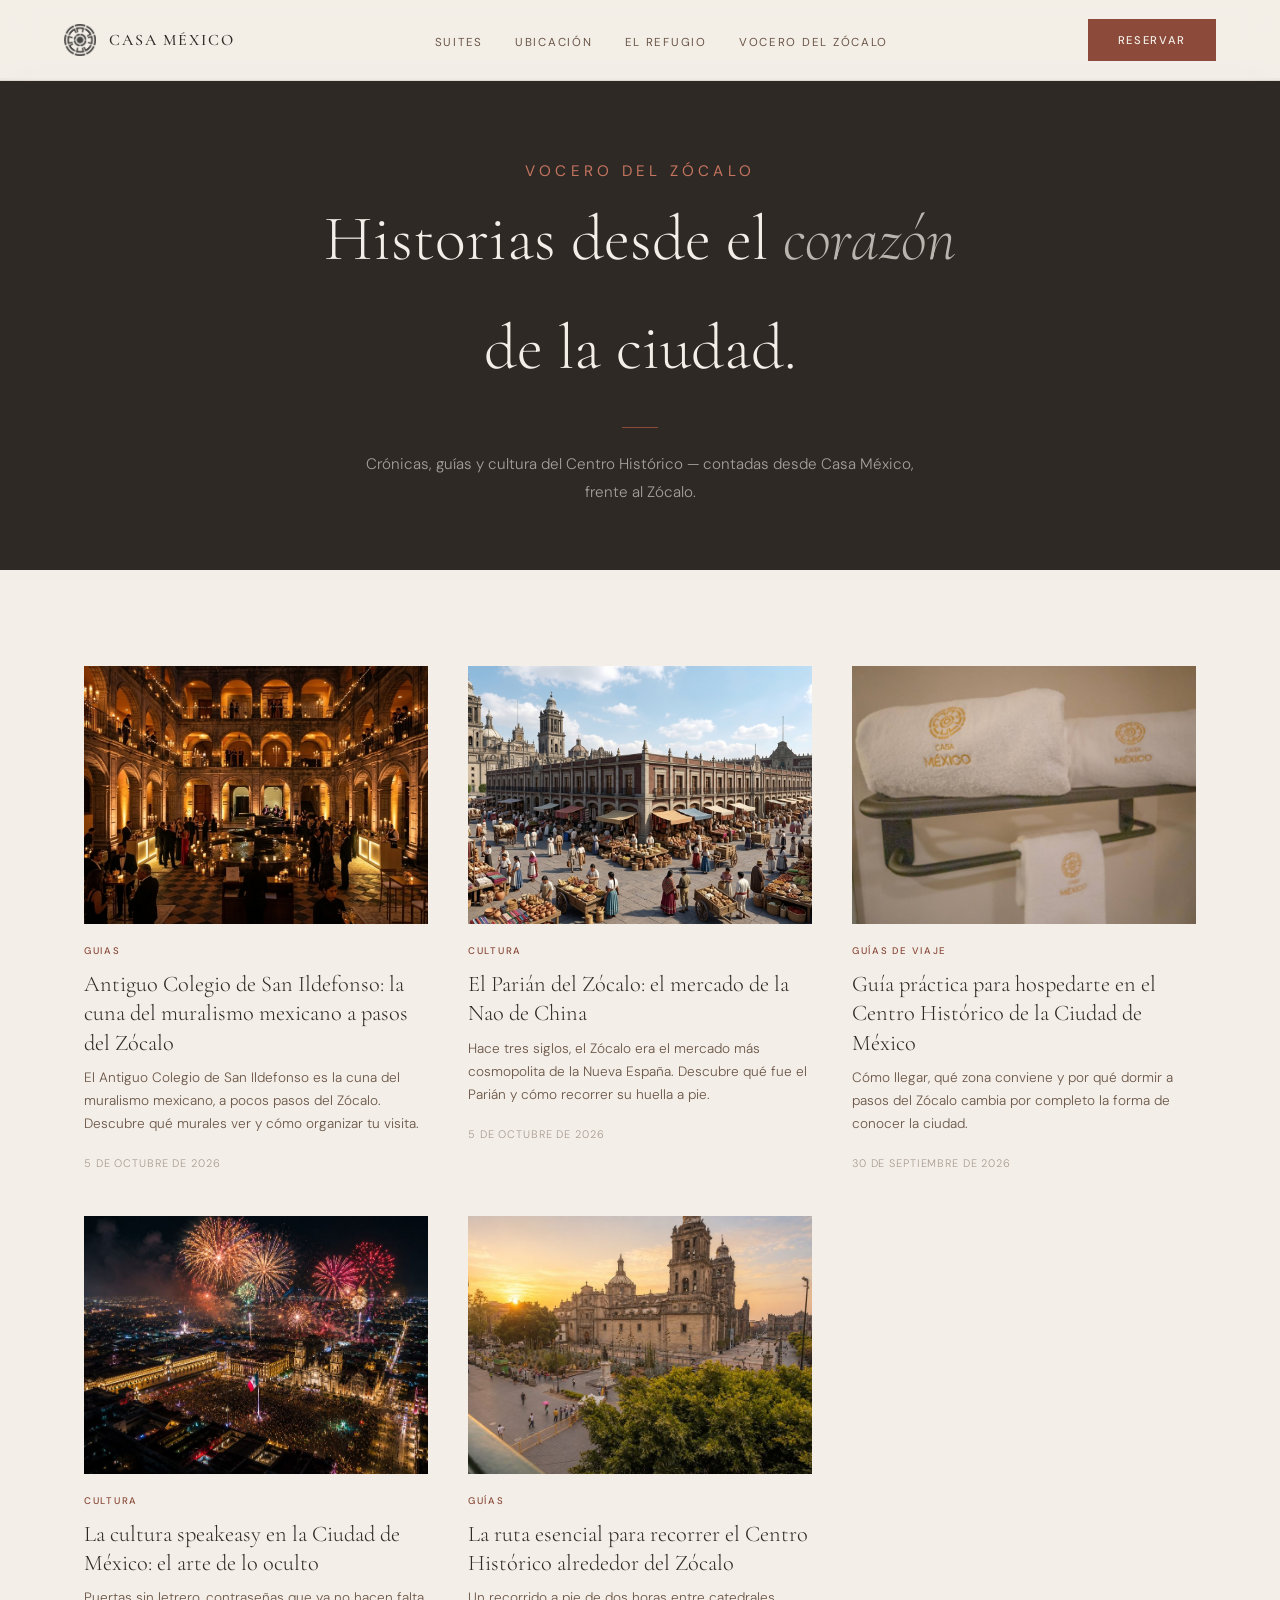
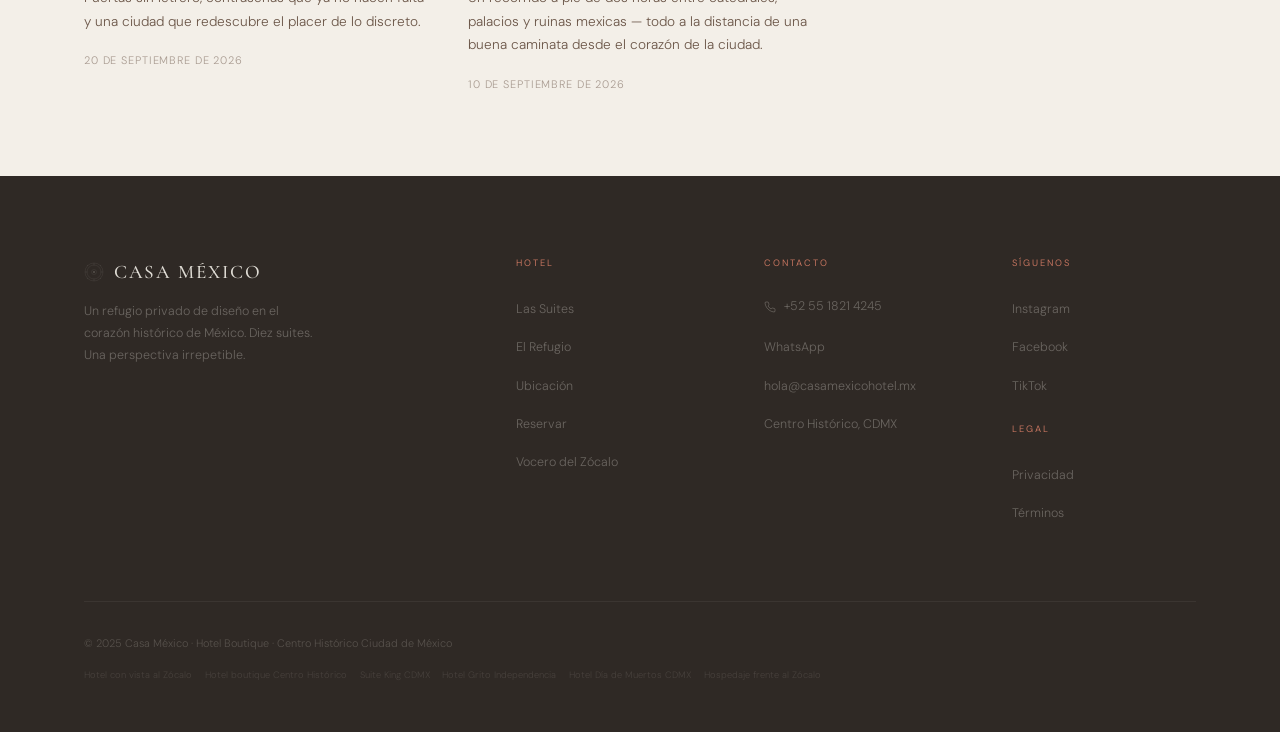
==== commit 45ba2650: "Vocero del Zócalo: actualiza portada del blog" ====
--- a/blog/index.html
+++ b/blog/index.html
@@ -25,13 +25,13 @@
 <meta property="og:site_name" content="Casa México">
 <meta property="og:title" content="Vocero del Zócalo — Historias del Centro Histórico | Casa México">
 <meta property="og:description" content="Crónicas, guías y cultura del Centro Histórico de la Ciudad de México, contadas desde Casa México, frente al Zócalo.">
-<meta property="og:image" content="https://www.lacasamexico.com/images/blog/el-parian-del-zocalo-el-mercado-de-la-nao-de-china.jpg">
+<meta property="og:image" content="https://www.lacasamexico.com/images/blog/antiguo-colegio-de-san-ildefonso-la-cuna-del-muralismo-mexicano-a-pasos-del-zocalo.jpg">
 <meta property="og:url" content="https://www.lacasamexico.com/blog/index.html">
 <meta property="og:locale" content="es_MX">
 <meta name="twitter:card" content="summary_large_image">
 <meta name="twitter:title" content="Vocero del Zócalo — Historias del Centro Histórico | Casa México">
 <meta name="twitter:description" content="Crónicas, guías y cultura del Centro Histórico de la Ciudad de México, contadas desde Casa México, frente al Zócalo.">
-<meta name="twitter:image" content="https://www.lacasamexico.com/images/blog/el-parian-del-zocalo-el-mercado-de-la-nao-de-china.jpg">
+<meta name="twitter:image" content="https://www.lacasamexico.com/images/blog/antiguo-colegio-de-san-ildefonso-la-cuna-del-muralismo-mexicano-a-pasos-del-zocalo.jpg">
 <script type="application/ld+json">
 {
   "@context": "https://schema.org",
@@ -81,6 +81,13 @@
 <section class="blog-section">
   <div class="container">
     <div class="blog-grid">
+<a href="posts/antiguo-colegio-de-san-ildefonso-la-cuna-del-muralismo-mexicano-a-pasos-del-zocalo.html" class="blog-card">
+  <div class="blog-card-img"><img src="../images/blog/antiguo-colegio-de-san-ildefonso-la-cuna-del-muralismo-mexicano-a-pasos-del-zocalo.jpg" alt="Antiguo Colegio de San Ildefonso: la cuna del muralismo mexicano a pasos del Zócalo" loading="lazy"></div>
+  <span class="blog-card-category">Guias</span>
+  <h2>Antiguo Colegio de San Ildefonso: la cuna del muralismo mexicano a pasos del Zócalo</h2>
+  <p>El Antiguo Colegio de San Ildefonso es la cuna del muralismo mexicano, a pocos pasos del Zócalo. Descubre qué murales ver y cómo organizar tu visita.</p>
+  <span class="blog-card-date">5 de octubre de 2026</span>
+</a>
 <a href="posts/el-parian-del-zocalo-el-mercado-de-la-nao-de-china.html" class="blog-card">
   <div class="blog-card-img"><img src="../images/blog/el-parian-del-zocalo-el-mercado-de-la-nao-de-china.jpg" alt="El Parián del Zócalo: el mercado de la Nao de China" loading="lazy"></div>
   <span class="blog-card-category">Cultura</span>
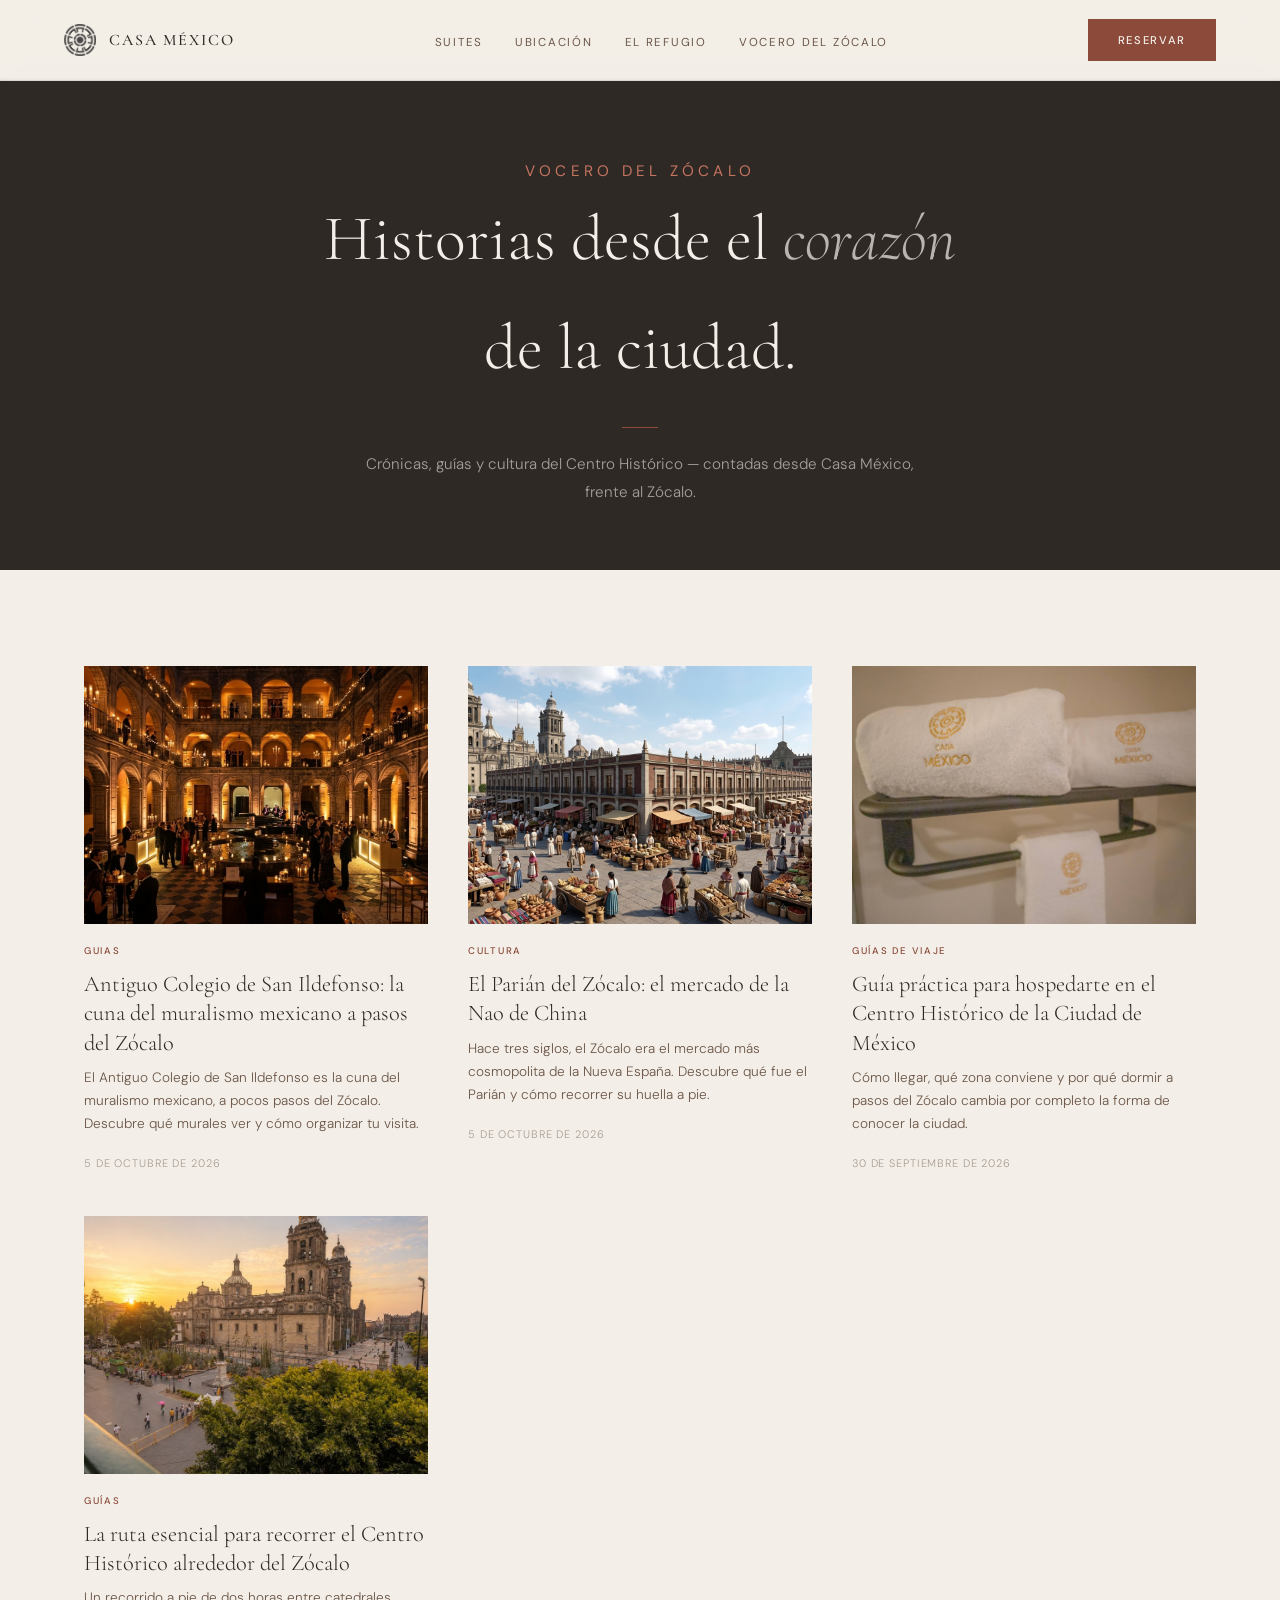
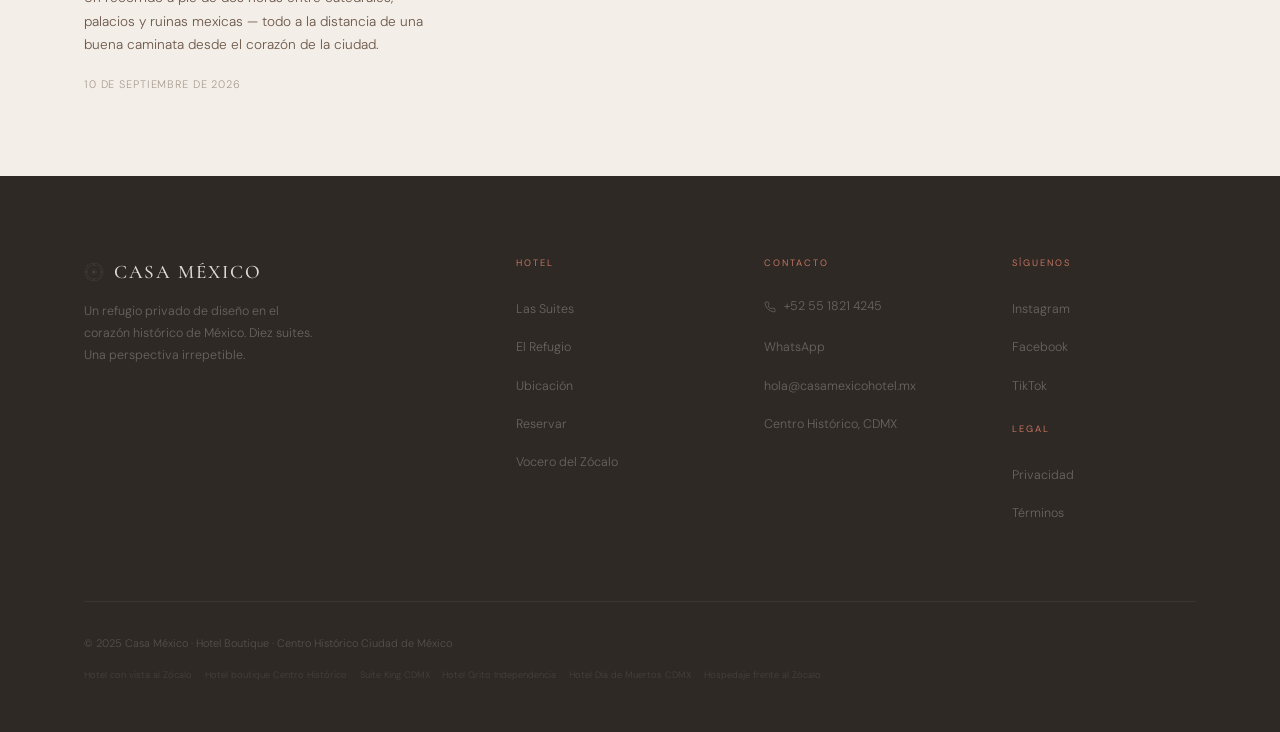
==== commit 526cf4b1: "Update index.html" ====
--- a/blog/index.html
+++ b/blog/index.html
@@ -102,13 +102,6 @@
   <p>Cómo llegar, qué zona conviene y por qué dormir a pasos del Zócalo cambia por completo la forma de conocer la ciudad.</p>
   <span class="blog-card-date">30 de septiembre de 2026</span>
 </a>
-<a href="posts/cultura-speakeasy-vida-nocturna-cdmx.html" class="blog-card">
-  <div class="blog-card-img"><img src="../images/momentos/momento-03-noche.jpg" alt="La cultura speakeasy en la Ciudad de México: el arte de lo oculto" loading="lazy"></div>
-  <span class="blog-card-category">Cultura</span>
-  <h2>La cultura speakeasy en la Ciudad de México: el arte de lo oculto</h2>
-  <p>Puertas sin letrero, contraseñas que ya no hacen falta y una ciudad que redescubre el placer de lo discreto.</p>
-  <span class="blog-card-date">20 de septiembre de 2026</span>
-</a>
 <a href="posts/ruta-esencial-centro-historico-zocalo.html" class="blog-card">
   <div class="blog-card-img"><img src="../images/momentos/momento-01-amanecer.jpg" alt="La ruta esencial para recorrer el Centro Histórico alrededor del Zócalo" loading="lazy"></div>
   <span class="blog-card-category">Guías</span>
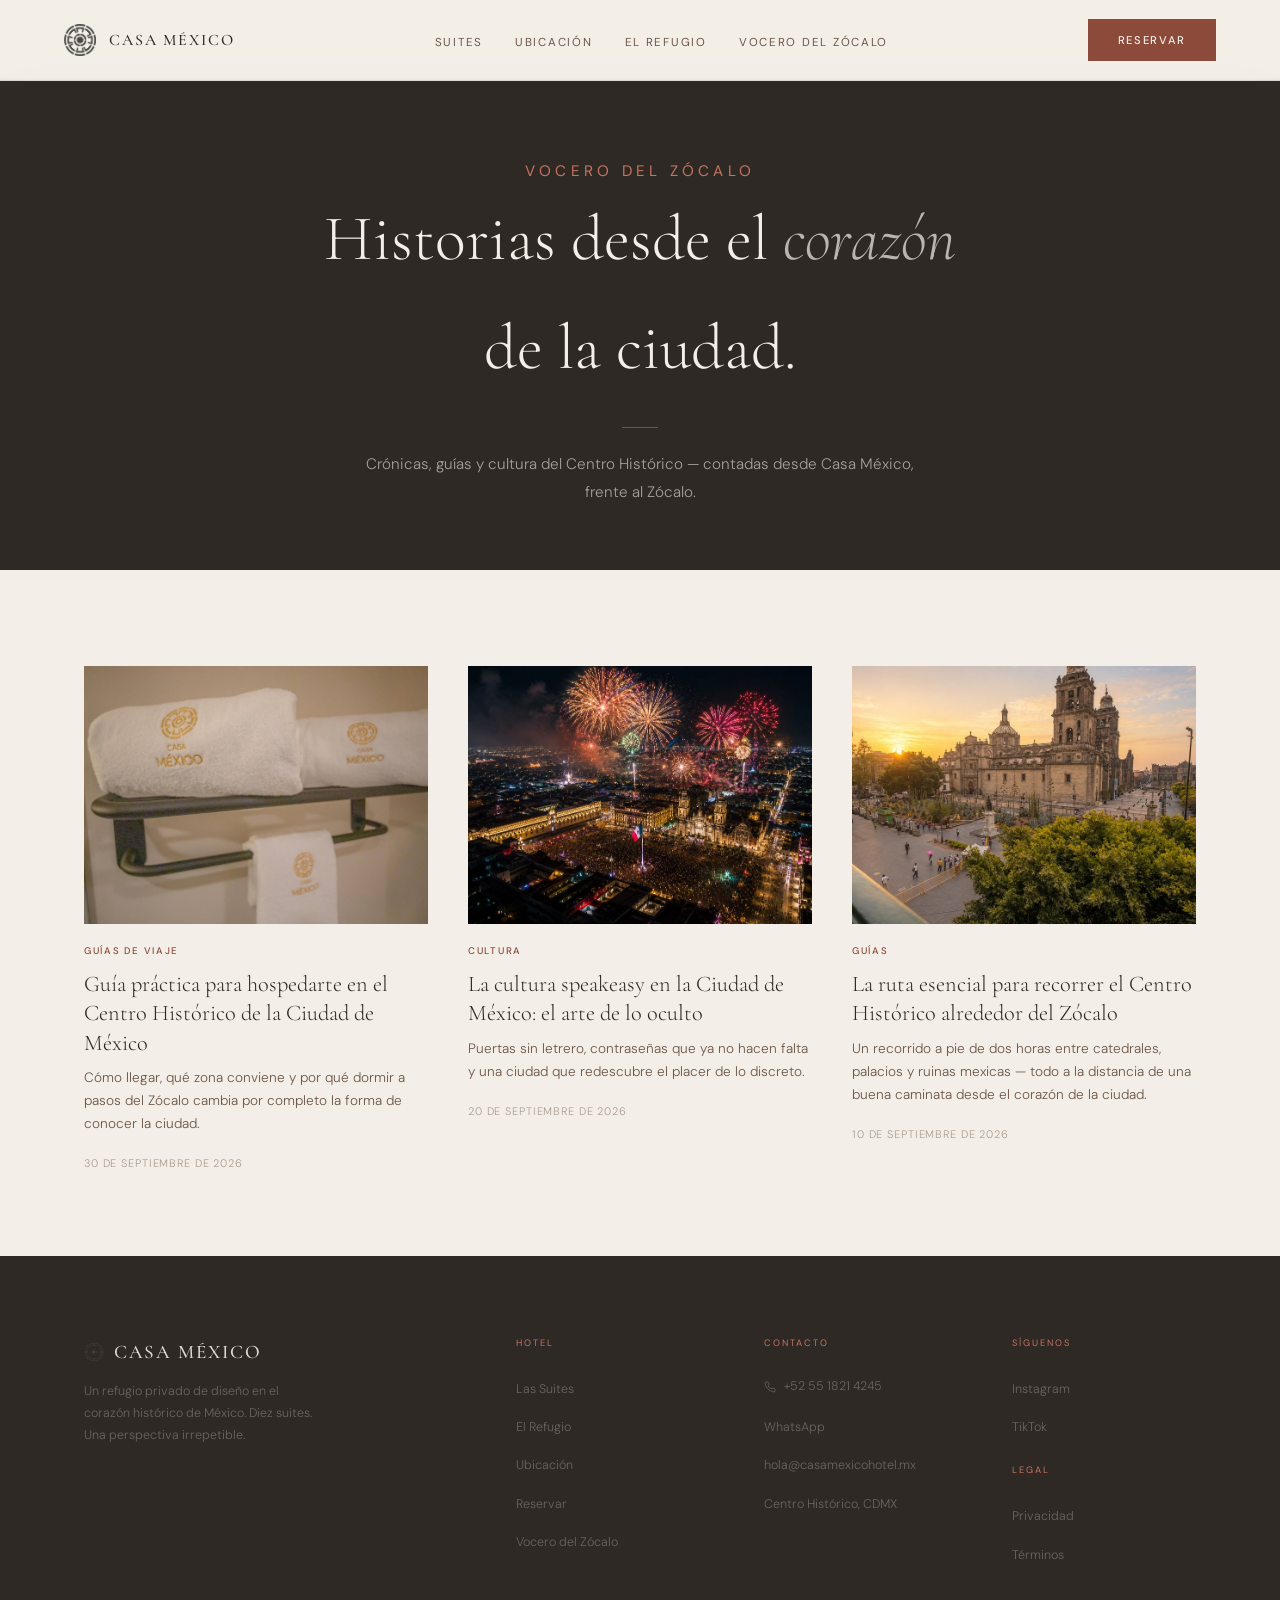
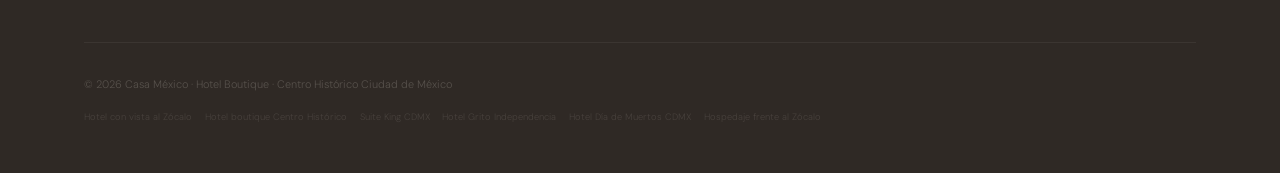
==== commit 58f611c6: "Add files via upload" ====
--- a/blog/index.html
+++ b/blog/index.html
@@ -18,27 +18,27 @@
 <link href="https://fonts.googleapis.com/css2?family=Cormorant+Garamond:ital,wght@0,300;0,400;0,500;1,300;1,400&family=DM+Sans:opsz,wght@9..40,300;9..40,400;9..40,500&display=swap" rel="stylesheet">
 <link rel="stylesheet" href="../css/style.css">
 <link rel="stylesheet" href="../css/blog.css">
-<link rel="canonical" href="https://www.lacasamexico.com/blog/index.html">
+<link rel="canonical" href="https://www.lacasamexico.com/blog/">
 <meta name="robots" content="index, follow">
 <meta name="theme-color" content="#2F2925">
 <meta property="og:type" content="website">
 <meta property="og:site_name" content="Casa México">
 <meta property="og:title" content="Vocero del Zócalo — Historias del Centro Histórico | Casa México">
 <meta property="og:description" content="Crónicas, guías y cultura del Centro Histórico de la Ciudad de México, contadas desde Casa México, frente al Zócalo.">
-<meta property="og:image" content="https://www.lacasamexico.com/images/blog/antiguo-colegio-de-san-ildefonso-la-cuna-del-muralismo-mexicano-a-pasos-del-zocalo.jpg">
-<meta property="og:url" content="https://www.lacasamexico.com/blog/index.html">
+<meta property="og:image" content="https://www.lacasamexico.com/images/hero/hero-01-suite-terracota.jpg">
+<meta property="og:url" content="https://www.lacasamexico.com/blog/">
 <meta property="og:locale" content="es_MX">
 <meta name="twitter:card" content="summary_large_image">
 <meta name="twitter:title" content="Vocero del Zócalo — Historias del Centro Histórico | Casa México">
 <meta name="twitter:description" content="Crónicas, guías y cultura del Centro Histórico de la Ciudad de México, contadas desde Casa México, frente al Zócalo.">
-<meta name="twitter:image" content="https://www.lacasamexico.com/images/blog/antiguo-colegio-de-san-ildefonso-la-cuna-del-muralismo-mexicano-a-pasos-del-zocalo.jpg">
+<meta name="twitter:image" content="https://www.lacasamexico.com/images/hero/hero-01-suite-terracota.jpg">
 <script type="application/ld+json">
 {
   "@context": "https://schema.org",
   "@type": "Blog",
   "name": "Vocero del Zócalo",
   "description": "Crónicas, guías y cultura del Centro Histórico de la Ciudad de México, contadas desde Casa México, frente al Zócalo.",
-  "url": "https://www.lacasamexico.com/blog/index.html",
+  "url": "https://www.lacasamexico.com/blog/",
   "publisher": {
     "@type": "Organization",
     "name": "Casa México"
@@ -81,26 +81,19 @@
 <section class="blog-section">
   <div class="container">
     <div class="blog-grid">
-<a href="posts/antiguo-colegio-de-san-ildefonso-la-cuna-del-muralismo-mexicano-a-pasos-del-zocalo.html" class="blog-card">
-  <div class="blog-card-img"><img src="../images/blog/antiguo-colegio-de-san-ildefonso-la-cuna-del-muralismo-mexicano-a-pasos-del-zocalo.jpg" alt="Antiguo Colegio de San Ildefonso: la cuna del muralismo mexicano a pasos del Zócalo" loading="lazy"></div>
-  <span class="blog-card-category">Guias</span>
-  <h2>Antiguo Colegio de San Ildefonso: la cuna del muralismo mexicano a pasos del Zócalo</h2>
-  <p>El Antiguo Colegio de San Ildefonso es la cuna del muralismo mexicano, a pocos pasos del Zócalo. Descubre qué murales ver y cómo organizar tu visita.</p>
-  <span class="blog-card-date">5 de octubre de 2026</span>
-</a>
-<a href="posts/el-parian-del-zocalo-el-mercado-de-la-nao-de-china.html" class="blog-card">
-  <div class="blog-card-img"><img src="../images/blog/el-parian-del-zocalo-el-mercado-de-la-nao-de-china.jpg" alt="El Parián del Zócalo: el mercado de la Nao de China" loading="lazy"></div>
-  <span class="blog-card-category">Cultura</span>
-  <h2>El Parián del Zócalo: el mercado de la Nao de China</h2>
-  <p>Hace tres siglos, el Zócalo era el mercado más cosmopolita de la Nueva España. Descubre qué fue el Parián y cómo recorrer su huella a pie.</p>
-  <span class="blog-card-date">5 de octubre de 2026</span>
-</a>
 <a href="posts/guia-hospedarte-centro-historico-cdmx.html" class="blog-card">
   <div class="blog-card-img"><img src="../images/hero/hero-01-suite-terracota.jpg" alt="Guía práctica para hospedarte en el Centro Histórico de la Ciudad de México" loading="lazy"></div>
   <span class="blog-card-category">Guías de viaje</span>
   <h2>Guía práctica para hospedarte en el Centro Histórico de la Ciudad de México</h2>
   <p>Cómo llegar, qué zona conviene y por qué dormir a pasos del Zócalo cambia por completo la forma de conocer la ciudad.</p>
   <span class="blog-card-date">30 de septiembre de 2026</span>
+</a>
+<a href="posts/cultura-speakeasy-vida-nocturna-cdmx.html" class="blog-card">
+  <div class="blog-card-img"><img src="../images/momentos/momento-03-noche.jpg" alt="La cultura speakeasy en la Ciudad de México: el arte de lo oculto" loading="lazy"></div>
+  <span class="blog-card-category">Cultura</span>
+  <h2>La cultura speakeasy en la Ciudad de México: el arte de lo oculto</h2>
+  <p>Puertas sin letrero, contraseñas que ya no hacen falta y una ciudad que redescubre el placer de lo discreto.</p>
+  <span class="blog-card-date">20 de septiembre de 2026</span>
 </a>
 <a href="posts/ruta-esencial-centro-historico-zocalo.html" class="blog-card">
   <div class="blog-card-img"><img src="../images/momentos/momento-01-amanecer.jpg" alt="La ruta esencial para recorrer el Centro Histórico alrededor del Zócalo" loading="lazy"></div>
@@ -145,9 +138,8 @@
       <div>
         <h4 class="footer-col-title">Síguenos</h4>
         <ul class="footer-links">
-          <li><a href="#">Instagram</a></li>
-          <li><a href="#">Facebook</a></li>
-          <li><a href="#">TikTok</a></li>
+          <li><a href="https://www.instagram.com/casamexicozocalo" target="_blank" rel="noopener">Instagram</a></li>
+          <li><a href="https://www.tiktok.com/@casamexicozocalo" target="_blank" rel="noopener">TikTok</a></li>
         </ul>
         <h4 class="footer-col-title" style="margin-top:1.5rem">Legal</h4>
         <ul class="footer-links">
@@ -157,7 +149,7 @@
       </div>
     </div>
     <div class="footer-bottom">
-      <p class="footer-copy">© 2025 Casa México · Hotel Boutique · Centro Histórico Ciudad de México</p>
+      <p class="footer-copy">© 2026 Casa México · Hotel Boutique · Centro Histórico Ciudad de México</p>
       <div class="footer-seo">
         <a href="#">Hotel con vista al Zócalo</a>
         <a href="#">Hotel boutique Centro Histórico</a>
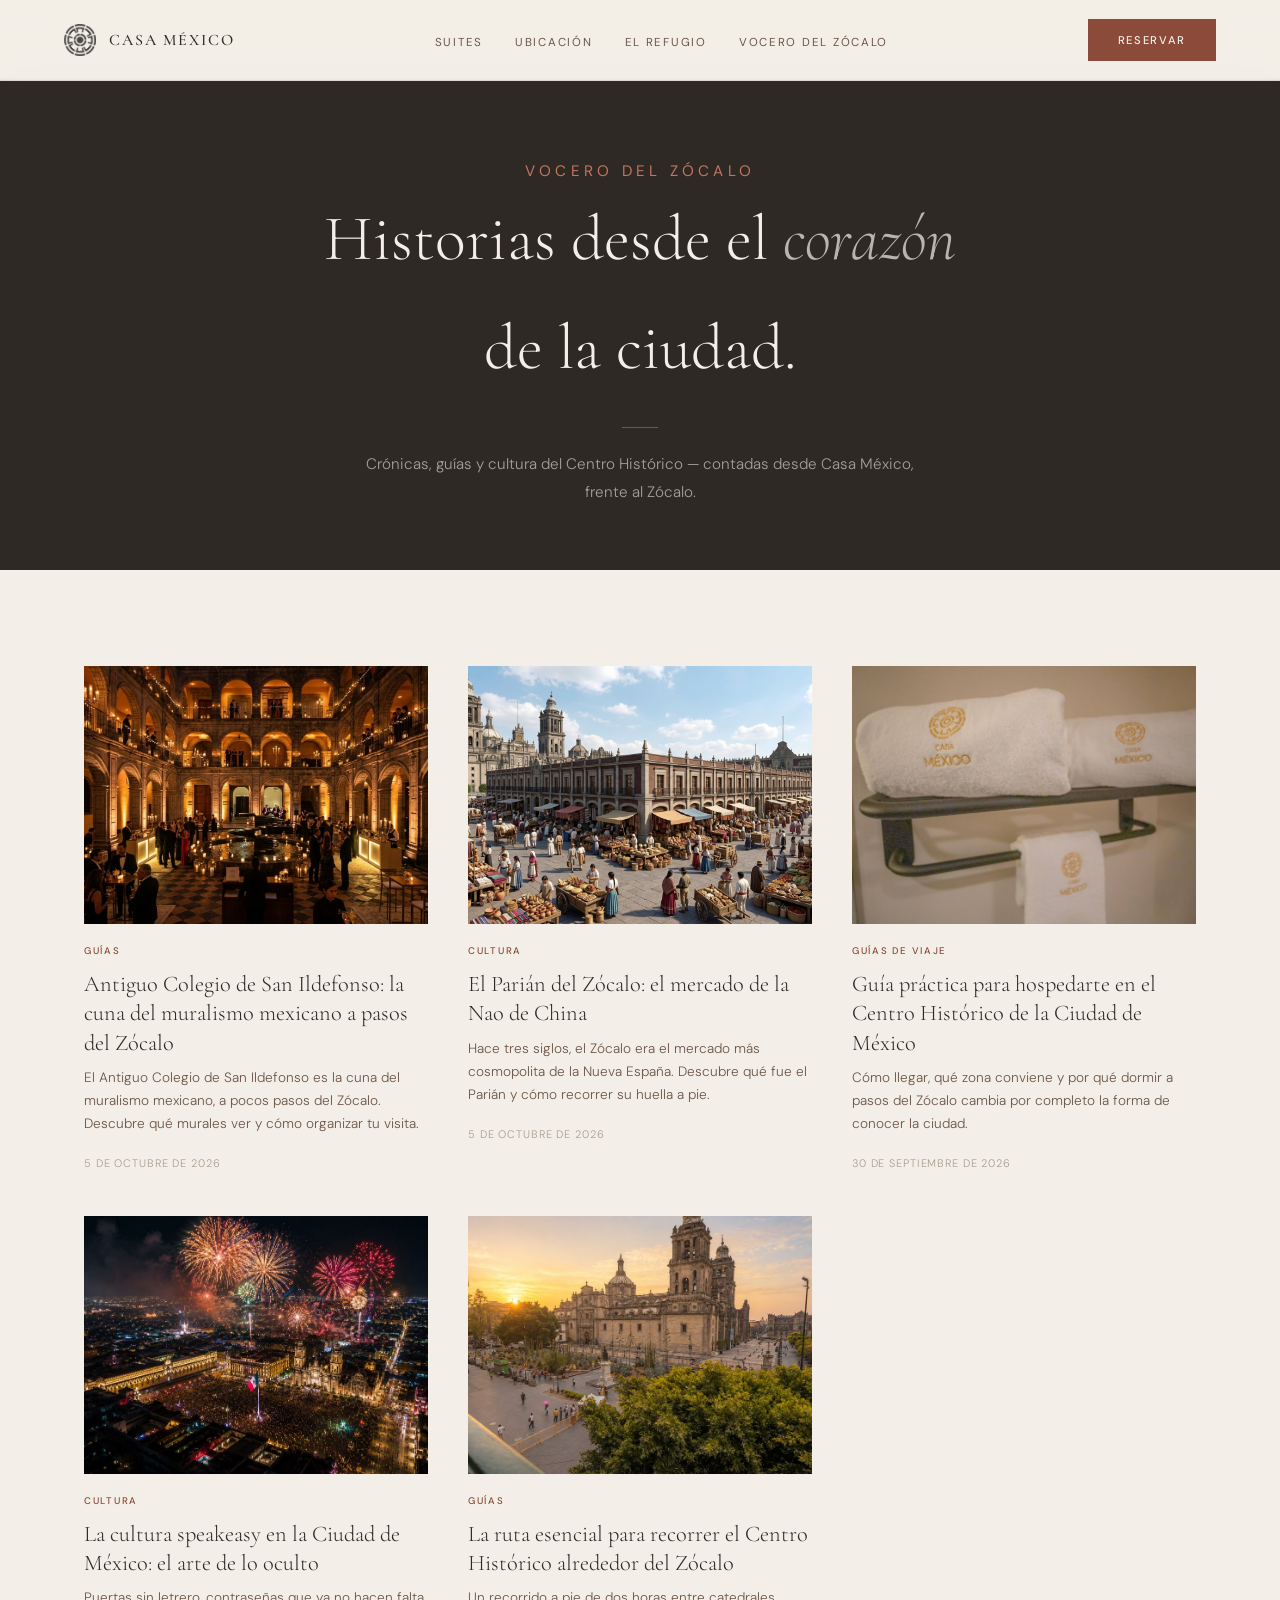
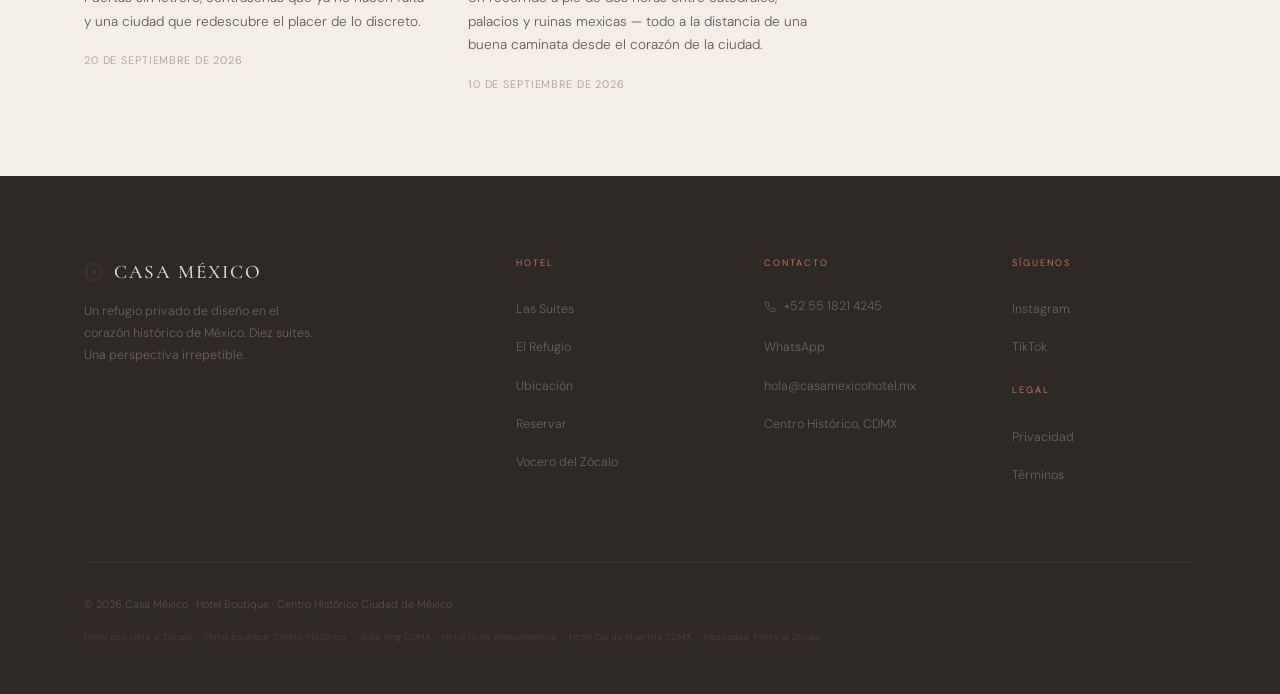
==== commit 06dd4936: "Add files via upload" ====
--- a/blog/index.html
+++ b/blog/index.html
@@ -25,13 +25,13 @@
 <meta property="og:site_name" content="Casa México">
 <meta property="og:title" content="Vocero del Zócalo — Historias del Centro Histórico | Casa México">
 <meta property="og:description" content="Crónicas, guías y cultura del Centro Histórico de la Ciudad de México, contadas desde Casa México, frente al Zócalo.">
-<meta property="og:image" content="https://www.lacasamexico.com/images/hero/hero-01-suite-terracota.jpg">
+<meta property="og:image" content="https://www.lacasamexico.com/images/blog/antiguo-colegio-de-san-ildefonso-la-cuna-del-muralismo-mexicano-a-pasos-del-zocalo.jpg">
 <meta property="og:url" content="https://www.lacasamexico.com/blog/">
 <meta property="og:locale" content="es_MX">
 <meta name="twitter:card" content="summary_large_image">
 <meta name="twitter:title" content="Vocero del Zócalo — Historias del Centro Histórico | Casa México">
 <meta name="twitter:description" content="Crónicas, guías y cultura del Centro Histórico de la Ciudad de México, contadas desde Casa México, frente al Zócalo.">
-<meta name="twitter:image" content="https://www.lacasamexico.com/images/hero/hero-01-suite-terracota.jpg">
+<meta name="twitter:image" content="https://www.lacasamexico.com/images/blog/antiguo-colegio-de-san-ildefonso-la-cuna-del-muralismo-mexicano-a-pasos-del-zocalo.jpg">
 <script type="application/ld+json">
 {
   "@context": "https://schema.org",
@@ -81,6 +81,20 @@
 <section class="blog-section">
   <div class="container">
     <div class="blog-grid">
+<a href="posts/antiguo-colegio-de-san-ildefonso-la-cuna-del-muralismo-mexicano-a-pasos-del-zocalo.html" class="blog-card">
+  <div class="blog-card-img"><img src="../images/blog/antiguo-colegio-de-san-ildefonso-la-cuna-del-muralismo-mexicano-a-pasos-del-zocalo.jpg" alt="Antiguo Colegio de San Ildefonso: la cuna del muralismo mexicano a pasos del Zócalo" loading="lazy"></div>
+  <span class="blog-card-category">Guías</span>
+  <h2>Antiguo Colegio de San Ildefonso: la cuna del muralismo mexicano a pasos del Zócalo</h2>
+  <p>El Antiguo Colegio de San Ildefonso es la cuna del muralismo mexicano, a pocos pasos del Zócalo. Descubre qué murales ver y cómo organizar tu visita.</p>
+  <span class="blog-card-date">5 de octubre de 2026</span>
+</a>
+<a href="posts/el-parian-del-zocalo-el-mercado-de-la-nao-de-china.html" class="blog-card">
+  <div class="blog-card-img"><img src="../images/blog/el-parian-del-zocalo-el-mercado-de-la-nao-de-china.jpg" alt="El Parián del Zócalo: el mercado de la Nao de China" loading="lazy"></div>
+  <span class="blog-card-category">Cultura</span>
+  <h2>El Parián del Zócalo: el mercado de la Nao de China</h2>
+  <p>Hace tres siglos, el Zócalo era el mercado más cosmopolita de la Nueva España. Descubre qué fue el Parián y cómo recorrer su huella a pie.</p>
+  <span class="blog-card-date">5 de octubre de 2026</span>
+</a>
 <a href="posts/guia-hospedarte-centro-historico-cdmx.html" class="blog-card">
   <div class="blog-card-img"><img src="../images/hero/hero-01-suite-terracota.jpg" alt="Guía práctica para hospedarte en el Centro Histórico de la Ciudad de México" loading="lazy"></div>
   <span class="blog-card-category">Guías de viaje</span>
